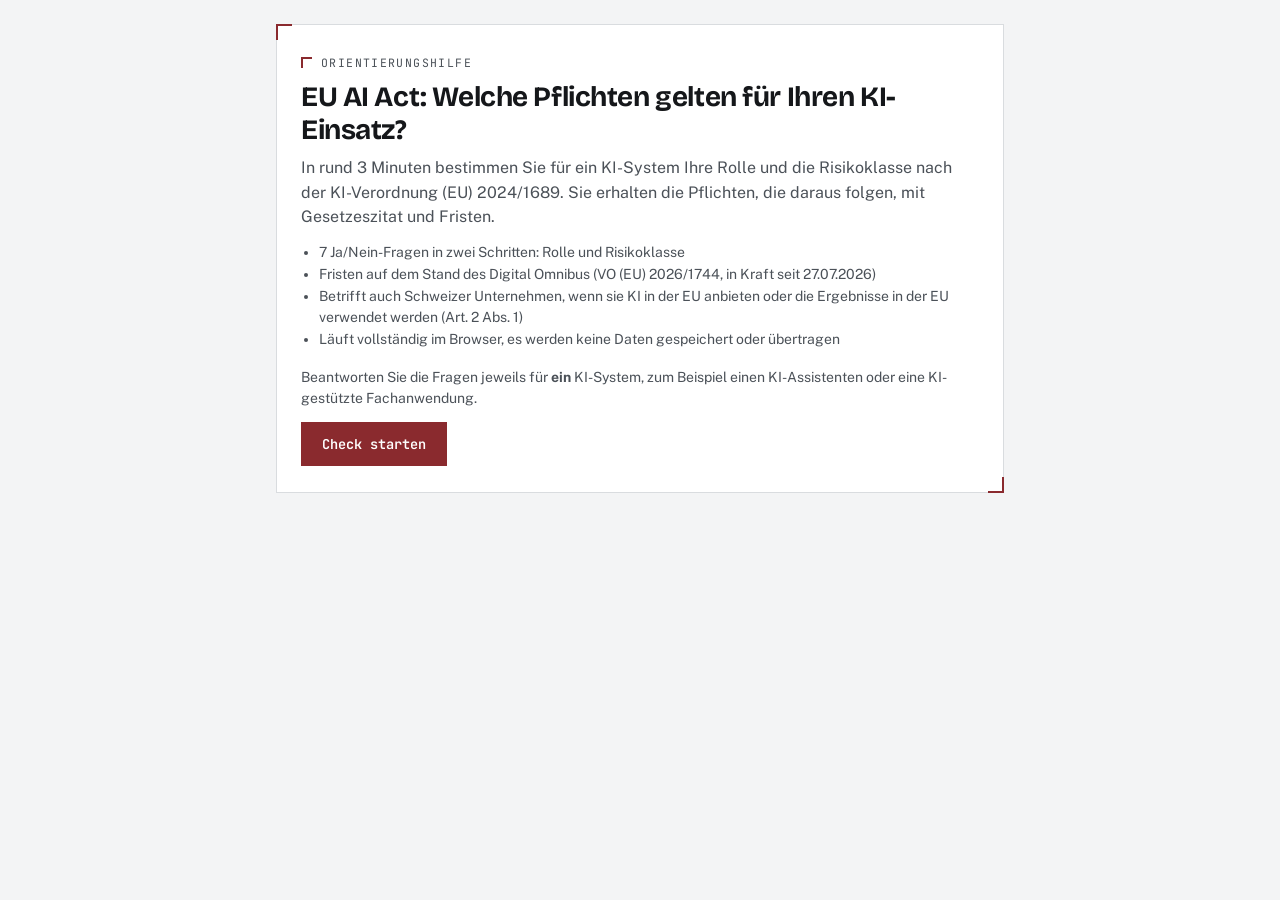
==== ki-verordnung-check/index.html @ ca3ceb2f "EU AI Act Pflichten-Check und Schwerpunkt KI, Datenschutz & Risiko - Neue Seite /ki-verordnung-check" ====
<!doctype html>
<html lang="de">
<head>
<meta charset="utf-8">
<meta name="viewport" content="width=device-width, initial-scale=1">
<title>EU AI Act Pflichten-Check</title>
<meta name="description" content="Kostenlose Orientierungshilfe zum EU AI Act: Rolle und Risikoklasse für ein KI-System bestimmen und die Pflichten mit Gesetzeszitat und Fristen erhalten. Stand Digital Omnibus 2026.">
<link rel="canonical" href="https://aalam.ch/ki-verordnung-check/">
<link rel="preconnect" href="https://fonts.googleapis.com">
<link rel="preconnect" href="https://fonts.gstatic.com" crossorigin>
<link href="https://fonts.googleapis.com/css2?family=Bricolage+Grotesque:opsz,wght@12..96,400..800&family=Public+Sans:wght@400;500;600;700&family=JetBrains+Mono:wght@400;500;600;700&display=swap" rel="stylesheet">
<style>
  /* Farben und Schriften wie aalam.ch */
  :root{
    --bg:#F3F4F5; --card:#FFFFFF; --text:#15171A; --muted:#4B5158; --faint:#8A9099; --line:#D9DCDF;
    --accent:#8A2A2E; --accent-soft:#F5ECEC; --accent-text:#FFFFFF;
    --good:#2F6B4F; --warn:#A8701C; --bad:#8A2A2E;
    --radar-fill:rgba(138,42,46,.14); --radar-stroke:#8A2A2E;
  }
  *{box-sizing:border-box}
  body{margin:0;background:var(--bg);color:var(--text);
    font-family:'Public Sans',system-ui,-apple-system,"Segoe UI",Roboto,sans-serif;line-height:1.55}
  a{color:var(--accent);text-decoration-thickness:1.5px;text-underline-offset:3px}
  .wrap{max-width:760px;margin:0 auto;padding:24px 16px 48px}
  .card{position:relative;background:var(--card);border:1px solid var(--line);padding:26px 24px}
  .card::before,.card::after{content:"";position:absolute;width:14px;height:14px;border:0 solid var(--accent);pointer-events:none}
  .card::before{top:-1px;left:-1px;border-top-width:2px;border-left-width:2px}
  .card::after{bottom:-1px;right:-1px;border-bottom-width:2px;border-right-width:2px}
  h1,h2,h3{font-family:'Bricolage Grotesque',system-ui,sans-serif;font-weight:700;letter-spacing:-.015em;color:var(--text)}
  h1{font-size:1.75rem;margin:0 0 10px;line-height:1.15}
  h2{font-size:1.3rem;margin:0 0 4px}
  h3{font-size:1.02rem;margin:0 0 10px}
  p{margin:0 0 12px}
  .muted{color:var(--muted)}
  .small{font-size:.875rem}
  .eyebrow{font-family:'JetBrains Mono',monospace;font-size:.72rem;letter-spacing:.12em;text-transform:uppercase;color:var(--muted);
    display:inline-flex;align-items:center;gap:9px;margin-bottom:10px}
  .eyebrow::before{content:"";width:9px;height:9px;flex:0 0 auto;border-top:2px solid var(--accent);border-left:2px solid var(--accent)}
  ul.plain{padding-left:18px;margin:0 0 16px}
  .btn{appearance:none;border:1.5px solid var(--accent);background:var(--accent);color:var(--accent-text);
    font-family:'JetBrains Mono',monospace;font-size:.85rem;font-weight:600;padding:12px 20px;cursor:pointer}
  .btn:hover:not(:disabled){background:var(--text);border-color:var(--text)}
  .btn:disabled{opacity:.4;cursor:not-allowed}
  .btn.secondary{background:transparent;color:var(--accent)}
  .btn.secondary:hover{background:transparent;color:var(--text)}
  .row{display:flex;gap:10px;flex-wrap:wrap;align-items:center}
  .row.between{justify-content:space-between}
  .progress{height:4px;background:var(--line);overflow:hidden;margin:6px 0 20px}
  .progress > div{height:100%;background:var(--accent);transition:width .25s}
  .q{margin:22px 0}
  .opt{display:flex;gap:12px;align-items:flex-start;border:1px solid var(--line);
    padding:10px 12px;margin:8px 0;cursor:pointer;transition:border-color .15s,background .15s}
  .opt:hover{border-color:var(--accent)}
  .opt input{position:absolute;opacity:0;pointer-events:none}
  .opt .lvl{flex:0 0 26px;height:26px;border:1px solid var(--line);font-family:'JetBrains Mono',monospace;
    display:flex;align-items:center;justify-content:center;font-weight:600;font-size:.8rem;color:var(--muted)}
  .opt.sel{border-color:var(--accent);background:var(--accent-soft)}
  .opt.sel .lvl{background:var(--accent);border-color:var(--accent);color:var(--accent-text)}
  .opt input:focus-visible + .lvl{outline:2px solid var(--accent);outline-offset:2px}
  .score-big{font-family:'Bricolage Grotesque',system-ui,sans-serif;font-size:2.8rem;font-weight:700;line-height:1}
  .grid2{display:grid;grid-template-columns:1fr;gap:18px}
  @media (min-width:640px){.grid2{grid-template-columns:1fr 1fr;align-items:center}}
  .bars .bar{margin:8px 0}
  .bars .lbl{display:flex;justify-content:space-between;font-size:.875rem}
  .bars .track{height:6px;background:var(--line);overflow:hidden;margin-top:4px}
  .bars .fill{height:100%}
  .rec{border-left:2px solid var(--accent);padding:4px 0 4px 14px;margin:16px 0}
  .next{background:var(--accent-soft);padding:9px 12px;margin-top:8px}
  .tool{background:var(--bg);border:1px solid var(--line);padding:12px 14px;margin-top:8px;font-size:.85rem}
  .tool ul{margin:4px 0 6px;padding-left:18px}
  .tool a{font-family:'JetBrains Mono',monospace;font-size:.8rem;font-weight:600}
  .disclaimer{font-size:.8rem;color:var(--faint);margin-top:22px;border-top:1px solid var(--line);padding-top:14px}
  svg text{fill:var(--muted);font-size:12px;font-family:'Public Sans',system-ui,sans-serif}
  @media print{
    body{background:#fff}
    .noprint{display:none!important}
    .card{border:none;padding:0}
    .card::before,.card::after{display:none}
  }
</style>
<style>
  .seg{display:flex;gap:8px;flex-wrap:wrap;margin:6px 0 0}
  .seg label{display:inline-flex;align-items:center;gap:8px;border:1px solid var(--line);padding:8px 16px;cursor:pointer;
    font-family:'JetBrains Mono',monospace;font-size:.82rem;font-weight:600;transition:border-color .15s,background .15s}
  .seg label:hover{border-color:var(--accent)}
  .seg input{position:absolute;opacity:0;pointer-events:none}
  .seg label.sel{border-color:var(--accent);background:var(--accent-soft);color:var(--accent)}
  .seg input:focus-visible + span{outline:2px solid var(--accent);outline-offset:3px}
  .qq{margin:22px 0;padding-top:4px}
  .qq h3{margin-bottom:4px}
  .hint{font-size:.85rem;color:var(--muted);margin:0 0 4px}
  .ref{font-family:'JetBrains Mono',monospace;font-size:.72rem;color:var(--faint)}
  .verdict{border-left:2px solid var(--accent);background:var(--accent-soft);padding:12px 14px;margin:18px 0 6px}
  .verdict strong{font-family:'Bricolage Grotesque',system-ui,sans-serif;font-size:1.1rem}
  .pair{display:grid;grid-template-columns:1fr;gap:12px;margin:14px 0 6px}
  @media (min-width:640px){.pair{grid-template-columns:1fr 1fr}}
  .pair > div{border:1px solid var(--line);padding:12px 14px}
  .pair .k{font-family:'JetBrains Mono',monospace;font-size:.7rem;letter-spacing:.1em;text-transform:uppercase;color:var(--muted)}
  .pair .v{font-family:'Bricolage Grotesque',system-ui,sans-serif;font-weight:700;font-size:1.2rem;margin:2px 0 4px}
  .tl{list-style:none;margin:10px 0 0;padding:0;border-left:2px solid var(--line)}
  .tl li{position:relative;padding:6px 0 10px 16px}
  .tl li::before{content:"";position:absolute;left:-6px;top:11px;width:10px;height:10px;background:var(--card);border:2px solid var(--line)}
  .tl li.rel::before{border-color:var(--accent);background:var(--accent)}
  .tl .d{font-family:'JetBrains Mono',monospace;font-size:.78rem;font-weight:600}
  .tl .st{display:inline-block;white-space:nowrap;font-family:'JetBrains Mono',monospace;font-size:.7rem;margin-left:8px;padding:1px 6px;border:1px solid var(--line);color:var(--muted)}
  .tl li.rel .st{border-color:var(--accent);color:var(--accent)}
  .tl .t{display:block;font-size:.9rem}
  .tl li:not(.rel) .t{color:var(--muted)}
  .ob{border:1px solid var(--line);padding:14px 16px;margin:12px 0}
  .ob h3{margin:4px 0 6px}
  .badge{display:inline-block;font-family:'JetBrains Mono',monospace;font-size:.68rem;font-weight:600;letter-spacing:.08em;text-transform:uppercase;padding:2px 7px;border:1px solid currentColor}
  .badge.PFLICHT{color:var(--accent)} .badge.EMPFEHLUNG{color:var(--good)} .badge.HINWEIS{color:var(--muted)}
  .ob details{margin-top:8px}
  .ob summary{cursor:pointer;font-family:'JetBrains Mono',monospace;font-size:.75rem;font-weight:600;color:var(--accent)}
  .ob blockquote{margin:8px 0 0;padding:8px 12px;border-left:2px solid var(--line);font-style:italic;font-size:.86rem;color:var(--text);background:var(--bg)}
  @media print{ .ob details{display:block} .ob details > *{display:block} }
</style>
</head>
<body>
<div class="wrap"><div class="card" id="app" aria-live="polite"></div></div>

<script>
const TODAY = new Date();

// ── Rolle (Art. 3 Nr. 3, 4, 7, 68; Art. 25 Abs. 1) ─────────────────────────────
const ROLE_Q = [
  { id:"internal", q:"Setzen Sie das KI-System intern in eigener Verantwortung ein?",
    hint:"Zum Beispiel ein KI-Assistent, eine KI-gestützte HR- oder Analyse-Software, die Ihre Beschäftigten nutzen.", ref:"Art. 3 Nr. 4" },
  { id:"customers", q:"Stellen Sie das KI-System oder eine darauf aufbauende Lösung Ihren Kunden bereit?",
    hint:"Zum Beispiel als Produkt, als Funktion in Ihrer Software oder als Dienstleistung.", ref:"Art. 3 Nr. 3, Nr. 7" },
  { id:"ownName", q:"Geschieht das unter Ihrem eigenen Namen oder Ihrer Marke, oder ist die KI in Ihre eigene Lösung eingebaut?",
    hint:"Auch wenn Sie dafür ein zugekauftes KI-Modell integrieren, etwa über eine Schnittstelle.", ref:"Art. 3 Nr. 3, Nr. 68", onlyIf:"customers" },
  { id:"modified", q:"Haben Sie ein Hochrisiko-KI-System wesentlich verändert oder seinen Zweck so geändert, dass es hochriskant wird?",
    hint:"Wer das tut, übernimmt die Pflichten eines Anbieters.", ref:"Art. 25 Abs. 1 lit. b, c", onlyIf:"customers" }
];

const ROLES = {
  BETREIBER:{label:"Betreiber", d:true},
  ANBIETER:{label:"Anbieter", p:true},
  HAENDLER:{label:"Händler", h:true},
  BETREIBER_UND_ANBIETER:{label:"Betreiber und Anbieter", d:true, p:true},
  BETREIBER_UND_HAENDLER:{label:"Betreiber und Händler", d:true, h:true}
};

function suggestRole(a){
  if(!a.customers){
    return a.internal
      ? {role:"BETREIBER", reason:"Sie verwenden das KI-System nur intern in eigener Verantwortung (Art. 3 Nr. 4)."}
      : {role:null, reason:"Sie verwenden das System weder intern noch stellen Sie es Kunden bereit. Damit lässt sich keine Rolle nach dem EU AI Act ableiten."};
  }
  const provider = a.ownName || a.modified;
  const why = a.ownName
    ? "Die Bereitstellung an Kunden unter eigenem Namen bzw. als Teil Ihrer eigenen Lösung macht Sie zum Anbieter (Art. 3 Nr. 3), bei integriertem fremdem KI-Modell zum nachgelagerten Anbieter (Art. 3 Nr. 68)."
    : a.modified
    ? "Die wesentliche Veränderung oder Umwidmung zu einem Hochrisiko-Zweck macht Sie zum Anbieter (Art. 25 Abs. 1 lit. b, c)."
    : "Sie geben das System unverändert unter dem Namen des Herstellers weiter: Sie sind Händler (Art. 3 Nr. 7).";
  if(provider) return a.internal
    ? {role:"BETREIBER_UND_ANBIETER", reason:why+" Die interne Nutzung bleibt eine Betreiberrolle."}
    : {role:"ANBIETER", reason:why};
  return a.internal
    ? {role:"BETREIBER_UND_HAENDLER", reason:why+" Die interne Nutzung bleibt eine Betreiberrolle."}
    : {role:"HAENDLER", reason:why};
}

// ── Risikoklasse ───────────────────────────────────────────────────────────────
const RISK_Q = [
  { id:"prohibited", q:"Fällt der Einsatz unter eine verbotene KI-Praktik?",
    hint:"Zum Beispiel Social Scoring, unterschwellige Beeinflussung, Emotionserkennung am Arbeitsplatz, biometrische Echtzeit-Fernidentifizierung im öffentlichen Raum, Erzeugung nicht einvernehmlicher intimer Darstellungen.", ref:"Art. 5" },
  { id:"annex3", q:"Wird das System in einem Hochrisiko-Bereich nach Anhang III eingesetzt?",
    hint:"Zum Beispiel Bewerberauswahl oder Leistungsbewertung, Kreditwürdigkeit, Risikobewertung und Preisbildung bei Lebens- und Krankenversicherungen, Zulassung oder Bewertung in der Bildung, biometrische Identifizierung, kritische Infrastruktur.", ref:"Art. 6 Abs. 2, Anhang III" },
  { id:"art50", q:"Interagiert das System direkt mit Menschen oder erzeugt es Inhalte?",
    hint:"Zum Beispiel Chatbot oder KI-Assistent, erzeugte Texte, Bilder, Audio oder Video, Deepfakes, Emotionserkennung.", ref:"Art. 50" }
];

const RISK = {
  PROHIBITED:{label:"Verboten (Art. 5)", summary:"Der Einsatz ist untersagt."},
  HIGH_RISK:{label:"Hochrisiko (Anhang III)", summary:"Umfangreiche Pflichten, für Anhang-III-Systeme ab 02.12.2027."},
  LIMITED_RISK:{label:"Begrenztes Risiko (Art. 50)", summary:"Transparenzpflichten, gelten seit 02.08.2026."},
  MINIMAL_RISK:{label:"Minimales Risiko", summary:"Keine risikospezifischen Pflichten; KI-Kompetenz gilt trotzdem."}
};
const classify = a => a.prohibited ? "PROHIBITED" : a.annex3 ? "HIGH_RISK" : a.art50 ? "LIMITED_RISK" : "MINIMAL_RISK";

// ── Pflichtenkatalog (wörtliche Zitate: amtliche deutsche Fassung, ABl. L 2024/1689;
//    Art. 4 in der Fassung der VO (EU) 2026/1744) ─────────────────────────────────
const O = (kind,title,expl,ref,quote) => ({kind,title,expl,ref,quote});
const OB = {
  AI_LITERACY: O("PFLICHT","KI-Kompetenz der Beschäftigten fördern",
    "Gilt für jede Rolle und jede Risikoklasse, seit 02.02.2025. Halten Sie Schulungen, Unterweisungen oder interne Richtlinien schriftlich fest. Seit dem Digital Omnibus ist klargestellt, dass kein bestimmtes Kompetenzniveau garantiert werden muss.",
    "Art. 4 Abs. 1 (Fassung seit 27.07.2026)",
    "Die Anbieter und Betreiber von KI-Systemen ergreifen Maßnahmen, um die Entwicklung der KI-Kompetenz ihres Personals und anderer Personen zu unterstützen, die in ihrem Auftrag mit dem Betrieb und der Nutzung von KI-Systemen befasst sind, … Diese Verpflichtung verpflichtet Anbieter oder Betreiber nicht, für irgendeine Person ein bestimmtes Niveau an KI-Kompetenz zu garantieren."),
  PROHIBITED: O("PFLICHT","Einsatz sofort beenden",
    "Das System fällt unter eine verbotene Praktik. Es darf weder genutzt noch Kunden bereitgestellt oder in Verkehr gebracht werden. Prüfen Sie Abschaltung und Kündigung. Die ursprünglichen Verbote gelten seit 02.02.2025; die mit dem Digital Omnibus ergänzten Verbote (nicht einvernehmliche intime Darstellungen, Darstellungen sexuellen Kindesmissbrauchs) ab 02.12.2026.",
    "Art. 5 Abs. 1", "Folgende Praktiken im KI-Bereich sind verboten:"),
  NO_FURTHER: O("HINWEIS","Keine weiteren Pflichten nach dem EU AI Act",
    "Für diese Kombination aus Rolle und Risikoklasse gilt nur die Pflicht zur KI-Kompetenz. Empfehlung: kurz dokumentieren, warum Rolle und Risikoklasse so eingeschätzt wurden.", null, null),

  D_USE_AS_INSTRUCTED: O("PFLICHT","Nur gemäss Betriebsanleitung einsetzen",
    "Setzen Sie das System nur so ein, wie es die Betriebsanleitung des Anbieters beschreibt, und sichern Sie das technisch und organisatorisch ab. Gilt ab 02.12.2027.",
    "Art. 26 Abs. 1",
    "Die Betreiber von Hochrisiko-KI-Systemen treffen geeignete technische und organisatorische Maßnahmen, um sicherzustellen, dass sie solche Systeme entsprechend der den Systemen beigefügten Betriebsanleitungen und gemäß den Absätzen 3 und 6 verwenden."),
  D_HUMAN_OVERSIGHT: O("PFLICHT","Menschliche Aufsicht übertragen",
    "Benennen Sie Personen, die die Ergebnisse des Systems verstehen, prüfen und übersteuern können, und geben Sie ihnen die nötige Schulung und Befugnis. Gilt ab 02.12.2027.",
    "Art. 26 Abs. 2",
    "Die Betreiber übertragen natürlichen Personen, die über die erforderliche Kompetenz, Ausbildung und Befugnis verfügen, die menschliche Aufsicht und lassen ihnen die erforderliche Unterstützung zukommen."),
  D_LOGS: O("PFLICHT","Protokolle mindestens sechs Monate aufbewahren",
    "Soweit die automatisch erzeugten Protokolle bei Ihnen liegen, bewahren Sie sie mindestens sechs Monate auf. Empfehlung: Liegen sie beim Anbieter, den Zugriff vertraglich sichern. Gilt ab 02.12.2027.",
    "Art. 26 Abs. 6",
    "Betreiber von Hochrisiko-KI-Systemen bewahren die von ihrem Hochrisiko-KI-System automatisch erzeugten Protokolle, soweit diese Protokolle ihrer Kontrolle unterliegen, für einen der Zweckbestimmung des Hochrisiko-KI-Systems angemessenen Zeitraum von mindestens sechs Monaten auf, …"),
  D_INFORM_WORKERS: O("PFLICHT","Beschäftigte vor dem Einsatz informieren",
    "Wird das System am Arbeitsplatz eingesetzt, informieren Sie vorher die betroffenen Beschäftigten und die Arbeitnehmervertretung. In Deutschland zusätzlich die Mitbestimmung des Betriebsrats prüfen (§ 87 Abs. 1 Nr. 6 BetrVG). Gilt ab 02.12.2027.",
    "Art. 26 Abs. 7",
    "Vor der Inbetriebnahme oder Verwendung eines Hochrisiko-KI-Systems am Arbeitsplatz informieren Betreiber, die Arbeitgeber sind, die Arbeitnehmervertreter und die betroffenen Arbeitnehmer darüber, dass sie der Verwendung des Hochrisiko-KI-Systems unterliegen werden."),
  D_INFORM_AFFECTED: O("PFLICHT","Betroffene Personen informieren",
    "Trifft oder unterstützt das System Entscheidungen über Menschen, etwa über Bewerbende, müssen diese erfahren, dass ein Hochrisiko-KI-System eingesetzt wird. Gilt ab 02.12.2027.",
    "Art. 26 Abs. 11",
    "Unbeschadet des Artikels 50 der vorliegenden Verordnung informieren die Betreiber der in Anhang III aufgeführten Hochrisiko-KI-Systeme, die natürliche Personen betreffende Entscheidungen treffen oder bei solchen Entscheidungen Unterstützung leisten, die natürlichen Personen darüber, dass sie der Verwendung des Hochrisiko-KI-Systems unterliegen."),
  D_DISCLOSE_DEEPFAKES: O("PFLICHT","Deepfakes und veröffentlichte KI-Texte offenlegen",
    "Veröffentlichen Sie mit dem System erzeugte Deepfakes oder Texte, die die Öffentlichkeit über Angelegenheiten von öffentlichem Interesse informieren sollen, machen Sie kenntlich, dass sie künstlich erzeugt sind. Bei Texten entfällt das, wenn sie redaktionell geprüft wurden und jemand die redaktionelle Verantwortung trägt. Gilt seit 02.08.2026.",
    "Art. 50 Abs. 4",
    "Betreiber eines KI-Systems, das Bild-, Ton- oder Videoinhalte erzeugt oder manipuliert, die ein Deepfake sind, müssen offenlegen, dass die Inhalte künstlich erzeugt oder manipuliert wurden."),
  D_INFORM_EMOTION: O("PFLICHT","Über Emotionserkennung informieren (falls zutreffend)",
    "Erkennt das System Emotionen oder ordnet es Personen anhand biometrischer Daten Kategorien zu, müssen die betroffenen Personen darüber informiert werden. Gilt seit 02.08.2026.",
    "Art. 50 Abs. 3",
    "Die Betreiber eines Emotionserkennungssystems oder eines Systems zur biometrischen Kategorisierung informieren die davon betroffenen natürlichen Personen über den Betrieb des Systems …"),

  P_REQUIREMENTS: O("PFLICHT","Anforderungen an das System erfüllen",
    "Ihr Hochrisiko-System muss die technischen Anforderungen erfüllen: Risikomanagement über den gesamten Lebenszyklus (Art. 9), geeignete Daten, falls Sie trainieren (Art. 10), technische Dokumentation (Art. 11), automatische Protokollierung (Art. 12), Transparenz für Ihre Kunden (Art. 13), technische Möglichkeiten zur menschlichen Aufsicht (Art. 14) sowie Genauigkeit, Robustheit und Cybersicherheit (Art. 15). Gilt ab 02.12.2027.",
    "Art. 9 Abs. 1, Art. 15 Abs. 1 (Art. 9 bis 15)",
    "Für Hochrisiko-KI-Systeme wird ein Risikomanagementsystem eingerichtet, angewandt, dokumentiert und aufrechterhalten. … Hochrisiko-KI-Systeme werden so konzipiert und entwickelt, dass sie ein angemessenes Maß an Genauigkeit, Robustheit und Cybersicherheit erreichen und in dieser Hinsicht während ihres gesamten Lebenszyklus beständig funktionieren."),
  P_QMS: O("PFLICHT","Qualitätsmanagementsystem einrichten",
    "Sie brauchen schriftliche Regeln, Verfahren und Anweisungen, die die Einhaltung der Verordnung sicherstellen, u. a. für Entwicklung, Tests, Änderungen, Datenmanagement und Risikomanagement. Gilt ab 02.12.2027.",
    "Art. 17 Abs. 1",
    "Anbieter von Hochrisiko-KI-Systemen richten ein Qualitätsmanagementsystem ein, das die Einhaltung dieser Verordnung gewährleistet. Dieses System wird systematisch und ordnungsgemäß in Form schriftlicher Regeln, Verfahren und Anweisungen dokumentiert …"),
  P_INSTRUCTIONS: O("PFLICHT","Betriebsanleitung für Ihre Kunden erstellen",
    "Ihre Kunden sind als Betreiber darauf angewiesen, das System nach Ihrer Betriebsanleitung einzusetzen (Art. 26 Abs. 1). Sie muss u. a. Zweckbestimmung, Genauigkeit, bekannte Grenzen und die Massnahmen zur menschlichen Aufsicht beschreiben (Art. 13 Abs. 3). Gilt ab 02.12.2027.",
    "Art. 13 Abs. 2",
    "Hochrisiko-KI-Systeme werden mit Betriebsanleitungen in einem geeigneten digitalen Format bereitgestellt oder auf andere Weise mit Betriebsanleitungen versehen, die präzise, vollständige, korrekte und eindeutige Informationen in einer für die Betreiber relevanten, barrierefrei zugänglichen und verständlichen Form enthalten."),
  P_CONFORMITY: O("PFLICHT","Vor der Bereitstellung an Kunden: Konformität nachweisen",
    "Vor der Bereitstellung brauchen Sie eine Konformitätsbewertung (Art. 43), eine EU-Konformitätserklärung (Art. 47), die CE-Kennzeichnung (Art. 48) und die Registrierung in der EU-Datenbank (Art. 49 Abs. 1). Gilt ab 02.12.2027. Zusammen mit den übrigen Anbieterpflichten ist das ein umfangreiches Vorhaben, das fachliche Begleitung braucht.",
    "Art. 16 lit. f, g, i",
    "Anbieter von Hochrisiko-KI-Systemen müssen … sicherstellen, dass das Hochrisiko-KI-System dem betreffenden Konformitätsbewertungsverfahren gemäß Artikel 43 unterzogen wird, bevor es in Verkehr gebracht oder in Betrieb genommen wird; … eine EU-Konformitätserklärung gemäß Artikel 47 ausstellen; … den in Artikel 49 Absatz 1 genannten Registrierungspflichten nachkommen;"),
  P_RECORDS: O("PFLICHT","Unterlagen zehn Jahre aufbewahren",
    "Technische Dokumentation, Unterlagen zum Qualitätsmanagementsystem und die EU-Konformitätserklärung halten Sie zehn Jahre für die Behörden bereit. Gilt ab 02.12.2027.",
    "Art. 18 Abs. 1",
    "Der Anbieter hält für einen Zeitraum von zehn Jahren ab dem Inverkehrbringen oder der Inbetriebnahme des Hochrisiko-KI-Systems folgende Unterlagen für die zuständigen nationalen Behörden bereit: …"),
  P_POST_MARKET: O("PFLICHT","Nach der Bereitstellung beobachten, Vorfälle melden, korrigieren",
    "Sie beobachten systematisch, wie sich das System bei Ihren Kunden bewährt (Art. 72), melden schwerwiegende Vorfälle der Marktüberwachungsbehörde (Art. 73) und ergreifen Korrekturmassnahmen bis hin zur Rücknahme, wenn das System nicht mehr konform ist (Art. 20). Gilt ab 02.12.2027.",
    "Art. 72 Abs. 1, Art. 73 Abs. 1",
    "Anbieter müssen ein System zur Beobachtung nach dem Inverkehrbringen, das im Verhältnis zur Art der KI-Technik und zu den Risiken des Hochrisiko-KI-Systems steht, einrichten und dokumentieren. … Anbieter von in der Union in Verkehr gebrachten Hochrisiko-KI-Systemen melden schwerwiegende Vorfälle den Marktüberwachungsbehörden der Mitgliedstaaten, in denen der Vorfall stattgefunden hat."),
  P_SUPPLIER_AGREEMENT: O("PFLICHT","Zusammenarbeit mit dem Lieferanten schriftlich regeln",
    "Vereinbaren Sie mit dem Lieferanten der zugekauften KI schriftlich, welche Informationen, Fähigkeiten und welchen technischen Zugang er liefert, damit Sie Ihre Anbieterpflichten erfüllen können.",
    "Art. 25 Abs. 4",
    "Der Anbieter eines Hochrisiko-KI-Systems und der Dritte, der ein KI-System, Instrumente, Dienste, Komponenten oder Verfahren bereitstellt, die in einem Hochrisiko-KI-System verwendet oder integriert werden, legen in einer schriftlichen Vereinbarung die Informationen, die Fähigkeiten, den technischen Zugang und die sonstige Unterstützung nach dem allgemein anerkannten Stand der Technik fest, …"),
  P_SELF_ASSESSMENT: O("PFLICHT","Einstufung dokumentieren, wenn die Lösung in einem Anhang-III-Bereich liegt",
    "Setzen Ihre Kunden die Lösung in einem Bereich aus Anhang III ein (z. B. Personalauswahl, Kreditwürdigkeit, Bildung) und halten Sie sie trotzdem nicht für hochriskant, etwa weil sie nur eine eng gefasste Verfahrensaufgabe erledigt (Art. 6 Abs. 3), müssen Sie diese Bewertung vor der Bereitstellung dokumentieren und der Behörde auf Verlangen vorlegen. Ob diese Systeme zusätzlich in der EU-Datenbank registriert werden müssen (Art. 49 Abs. 2), ist nach dem Digital Omnibus nicht eindeutig geklärt. Vor der Bereitstellung aktuell prüfen.",
    "Art. 6 Abs. 4",
    "Ein Anbieter, der der Auffassung ist, dass ein in Anhang III aufgeführtes KI-System nicht hochriskant ist, dokumentiert seine Bewertung, bevor dieses System in Verkehr gebracht oder in Betrieb genommen wird."),
  P_AI_INTERACTION: O("PFLICHT","KI-Interaktion für Nutzer erkennbar machen",
    "Ist Ihre Lösung für die direkte Interaktion mit Menschen gedacht, etwa als Chatbot, müssen Nutzer erkennen können, dass sie mit einer KI kommunizieren, sofern das nicht offensichtlich ist. Gilt seit 02.08.2026.",
    "Art. 50 Abs. 1",
    "Die Anbieter stellen sicher, dass KI-Systeme, die für die direkte Interaktion mit natürlichen Personen bestimmt sind, so konzipiert und entwickelt werden, dass die betreffenden natürlichen Personen informiert werden, dass sie mit einem KI-System interagieren, …"),
  P_MARK_CONTENT: O("PFLICHT","Erzeugte Inhalte maschinenlesbar kennzeichnen",
    "Erzeugt Ihre Lösung Texte, Bilder, Audio oder Video, müssen diese maschinenlesbar als künstlich erzeugt erkennbar sein, z. B. über Wasserzeichen oder Metadaten. Klären Sie, ob der Lieferant des KI-Modells das technisch unterstützt. Gilt seit 02.08.2026.",
    "Art. 50 Abs. 2",
    "Anbieter von KI-Systemen, einschließlich KI-Systemen mit allgemeinem Verwendungszweck, die synthetische Audio-, Bild-, Video- oder Textinhalte erzeugen, stellen sicher, dass die Ausgaben des KI-Systems in einem maschinenlesbaren Format gekennzeichnet und als künstlich erzeugt oder manipuliert erkennbar sind."),
  P_MODEL_DOCUMENTATION: O("EMPFEHLUNG","Dokumentation des KI-Modells anfordern und auswerten",
    "Beruht Ihre Lösung auf einem Allzweck-KI-Modell (z. B. GPT, Gemini, Claude), muss dessen Hersteller Ihnen Informationen bereitstellen. Das ist eine Pflicht des Herstellers, keine eigene Pflicht von Ihnen; anfordern sollten Sie die Unterlagen trotzdem. Sie brauchen sie, um zu prüfen, ob das Modell für den Kundenzweck genutzt werden darf, um die Risikoklasse Ihrer Lösung zu begründen und um die Kennzeichnung nach Art. 50 Abs. 2 umzusetzen. Mit Datum und Modellversion ablegen und bei jedem Modellwechsel erneut prüfen.",
    "Art. 53 Abs. 1 lit. b",
    "Anbieter von KI-Modellen mit allgemeinem Verwendungszweck … erstellen und aktualisieren Informationen und die Dokumentation und stellen sie Anbietern von KI-Systemen zur Verfügung, die beabsichtigen, das KI-Modell mit allgemeinem Verwendungszweck in ihre KI-Systeme zu integrieren."),
  H_CHECK_BEFORE_RESALE: O("PFLICHT","Vor der Weitergabe Nachweise prüfen",
    "Bevor Sie ein Hochrisiko-System an Kunden weitergeben, prüfen Sie, ob CE-Kennzeichnung, EU-Konformitätserklärung und Betriebsanleitung vorliegen. Gilt ab 02.12.2027.",
    "Art. 24 Abs. 1",
    "Bevor Händler ein Hochrisiko-KI-System auf dem Markt bereitstellen, überprüfen sie, ob es mit der erforderlichen CE-Kennzeichnung versehen ist, ob ihm eine Kopie der in Artikel 47 genannten EU-Konformitätserklärung und Betriebsanleitungen beigefügt sind …")
};

function obligations(roleKey, risk){
  const r = ROLES[roleKey], out = [OB.AI_LITERACY];
  if(risk === "PROHIBITED"){ out.push(OB.PROHIBITED); return out; }
  const high = risk === "HIGH_RISK", limited = risk === "LIMITED_RISK";
  if(r.d){
    if(high) out.push(OB.D_USE_AS_INSTRUCTED, OB.D_HUMAN_OVERSIGHT, OB.D_LOGS, OB.D_INFORM_WORKERS, OB.D_INFORM_AFFECTED);
    else if(limited) out.push(OB.D_DISCLOSE_DEEPFAKES, OB.D_INFORM_EMOTION);
  }
  if(r.p){
    if(high) out.push(OB.P_REQUIREMENTS, OB.P_QMS, OB.P_INSTRUCTIONS, OB.P_CONFORMITY, OB.P_RECORDS, OB.P_POST_MARKET, OB.P_SUPPLIER_AGREEMENT);
    else out.push(OB.P_SELF_ASSESSMENT);
    if(high || limited) out.push(OB.P_AI_INTERACTION, OB.P_MARK_CONTENT);
    out.push(OB.P_MODEL_DOCUMENTATION);
  }
  if(r.h && high) out.push(OB.H_CHECK_BEFORE_RESALE);
  if(out.length === 1) out.push(OB.NO_FURTHER);
  return out;
}

// ── Fristen (Stand: VO (EU) 2026/1744, in Kraft seit 27.07.2026) ────────────────
const MILESTONES = [
  { d:"2025-02-02", t:"Verbotene Praktiken (Art. 5) und KI-Kompetenz (Art. 4)", rel:()=>true },
  { d:"2025-08-02", t:"Pflichten für Hersteller von Allzweck-KI-Modellen (Art. 53 ff.)", rel:(r,k)=>ROLES[r].p },
  { d:"2026-08-02", t:"Transparenzpflichten (Art. 50)", rel:(r,k)=>k==="LIMITED_RISK"||k==="HIGH_RISK" },
  { d:"2026-12-02", t:"Ergänzte Verbote aus dem Digital Omnibus (Art. 5)", rel:(r,k)=>k==="PROHIBITED" },
  { d:"2027-12-02", t:"Hochrisiko-Pflichten für Systeme nach Anhang III", rel:(r,k)=>k==="HIGH_RISK" },
  { d:"2028-08-02", t:"Hochrisiko-Pflichten für KI in Produkten nach Anhang I (z. B. Maschinen, Medizinprodukte)", rel:()=>false }
];
const fmt = iso => iso.split("-").reverse().join(".");
function status(iso){
  const d = new Date(iso+"T00:00:00"), days = Math.ceil((d - TODAY)/864e5);
  return days <= 0 ? "gilt seit "+fmt(iso) : "gilt ab "+fmt(iso)+" · in "+days+" Tagen";
}

// ── UI ─────────────────────────────────────────────────────────────────────────
const app = document.getElementById("app");
const roleA = {}, riskA = {};
let step = 0;
const esc = s => String(s).replace(/[&<>"]/g, c => ({"&":"&amp;","<":"&lt;",">":"&gt;",'"':"&quot;"}[c]));

function render(){ [renderIntro, renderRole, renderRisk, renderResult][step](); }
function go(n){ step = n; render(); window.scrollTo(0,0); }

function renderIntro(){
  app.innerHTML = `
    <div class="eyebrow">Orientierungshilfe</div>
    <h1>EU AI Act: Welche Pflichten gelten für Ihren KI-Einsatz?</h1>
    <p class="muted">In rund 3 Minuten bestimmen Sie für ein KI-System Ihre Rolle und die Risikoklasse nach der KI-Verordnung (EU) 2024/1689. Sie erhalten die Pflichten, die daraus folgen, mit Gesetzeszitat und Fristen.</p>
    <ul class="plain small muted">
      <li>7 Ja/Nein-Fragen in zwei Schritten: Rolle und Risikoklasse</li>
      <li>Fristen auf dem Stand des Digital Omnibus (VO (EU) 2026/1744, in Kraft seit 27.07.2026)</li>
      <li>Betrifft auch Schweizer Unternehmen, wenn sie KI in der EU anbieten oder die Ergebnisse in der EU verwendet werden (Art. 2 Abs. 1)</li>
      <li>Läuft vollständig im Browser, es werden keine Daten gespeichert oder übertragen</li>
    </ul>
    <p class="small muted">Beantworten Sie die Fragen jeweils für <strong>ein</strong> KI-System, zum Beispiel einen KI-Assistenten oder eine KI-gestützte Fachanwendung.</p>
    <button class="btn" id="start">Check starten</button>`;
  document.getElementById("start").onclick = () => go(1);
}

function yesNo(id, store, q){
  const v = store[id];
  return `<div class="qq"><h3>${esc(q.q)}</h3><p class="hint">${esc(q.hint)}</p><span class="ref">${esc(q.ref)}</span>
    <div class="seg" role="radiogroup" aria-label="${esc(q.q)}">
      <label class="${v===true?"sel":""}"><input type="radio" name="${id}" value="1" ${v===true?"checked":""}><span>Ja</span></label>
      <label class="${v===false?"sel":""}"><input type="radio" name="${id}" value="0" ${v===false?"checked":""}><span>Nein</span></label>
    </div></div>`;
}
function bind(store, after){
  app.querySelectorAll("input[type=radio]").forEach(inp => inp.onchange = () => { store[inp.name] = inp.value === "1"; after(); });
}

function renderRole(){
  const visible = ROLE_Q.filter(q => !q.onlyIf || roleA[q.onlyIf] === true);
  ROLE_Q.forEach(q => { if(q.onlyIf && roleA[q.onlyIf] !== true) delete roleA[q.id]; });
  const done = visible.every(q => roleA[q.id] !== undefined);
  const s = done ? suggestRole(roleA) : null;
  app.innerHTML = `
    <div class="small muted">Schritt 1 von 2</div>
    <div class="progress"><div style="width:33%"></div></div>
    <h2>Ihre Rolle</h2>
    <p class="muted small">Die Rolle hängt davon ab, wie Sie das System verwenden, nicht vom Produkt. Dasselbe System kann Sie zum Betreiber und zugleich zum Anbieter machen.</p>
    ${visible.map(q => yesNo(q.id, roleA, q)).join("")}
    ${s ? `<div class="verdict">${s.role ? `Ihre Rolle: <strong>${esc(ROLES[s.role].label)}</strong>` : `<strong>Keine Rolle ableitbar</strong>`}<p class="small" style="margin:6px 0 0">${esc(s.reason)}</p></div>` : ""}
    <div class="row between" style="margin-top:22px">
      <button class="btn secondary" id="back">Zurück</button>
      <button class="btn" id="next" ${s && s.role ? "" : "disabled"}>Weiter zur Risikoklasse</button>
    </div>`;
  bind(roleA, renderRole);
  document.getElementById("back").onclick = () => go(0);
  document.getElementById("next").onclick = () => go(2);
}

function renderRisk(){
  const done = RISK_Q.every(q => riskA[q.id] !== undefined);
  const k = done ? classify(riskA) : null;
  app.innerHTML = `
    <div class="small muted">Schritt 2 von 2</div>
    <div class="progress"><div style="width:66%"></div></div>
    <h2>Risikoklasse</h2>
    <p class="muted small">Die Fragen werden der Reihe nach ausgewertet: Ein Ja bei einer früheren Frage bestimmt die Klasse. Im Zweifel «Ja» wählen und den Fall fachlich prüfen lassen.</p>
    ${RISK_Q.map(q => yesNo(q.id, riskA, q)).join("")}
    ${k ? `<div class="verdict">Risikoklasse: <strong>${esc(RISK[k].label)}</strong><p class="small" style="margin:6px 0 0">${esc(RISK[k].summary)}</p></div>` : ""}
    <div class="row between" style="margin-top:22px">
      <button class="btn secondary" id="back">Zurück</button>
      <button class="btn" id="next" ${k ? "" : "disabled"}>Pflichten anzeigen</button>
    </div>`;
  bind(riskA, renderRisk);
  document.getElementById("back").onclick = () => go(1);
  document.getElementById("next").onclick = () => go(3);
}

function renderResult(){
  const s = suggestRole(roleA), k = classify(riskA), list = obligations(s.role, k);
  const nP = list.filter(o => o.kind === "PFLICHT").length;
  const tl = MILESTONES.map(m => {
    const rel = m.rel(s.role, k);
    return `<li class="${rel?"rel":""}"><span class="d">${fmt(m.d)}</span><span class="st">${status(m.d)}</span><span class="t">${esc(m.t)}</span></li>`;
  }).join("");
  const obs = list.map(o => `
    <div class="ob"><span class="badge ${o.kind}">${o.kind === "PFLICHT" ? "Pflicht" : o.kind === "EMPFEHLUNG" ? "Empfehlung" : "Hinweis"}</span>
      <h3>${esc(o.title)}</h3>
      <p class="small" style="margin:0">${esc(o.expl)}</p>
      ${o.ref ? `<div class="ref" style="margin-top:6px">${esc(o.ref)}</div>` : ""}
      ${o.quote ? `<details><summary>Gesetzestext anzeigen</summary><blockquote>«${esc(o.quote)}» (${esc(o.ref)})</blockquote></details>` : ""}
    </div>`).join("");
  app.innerHTML = `
    <div class="eyebrow">Ihr Ergebnis</div>
    <h1 style="margin-bottom:4px">${nP} ${nP === 1 ? "Pflicht" : "Pflichten"} für dieses KI-System</h1>
    <div class="pair">
      <div><div class="k">Rolle</div><div class="v">${esc(ROLES[s.role].label)}</div><p class="small muted" style="margin:0">${esc(s.reason)}</p></div>
      <div><div class="k">Risikoklasse</div><div class="v">${esc(RISK[k].label)}</div><p class="small muted" style="margin:0">${esc(RISK[k].summary)}</p></div>
    </div>
    <h3 style="margin-top:24px">Fristen</h3>
    <p class="small muted" style="margin:0">Hervorgehoben sind die Fristen, die für Ihre Kombination aus Rolle und Risikoklasse gelten.</p>
    <ul class="tl">${tl}</ul>
    <h3 style="margin-top:24px">Was jetzt zu tun ist</h3>
    ${obs}
    <div class="tool noprint" style="margin-top:20px"><strong>Software-Unterstützung – umgesetzt in einem meiner Referenzprojekte:</strong>
      <ul>
        <li>KI-Systemverzeichnis mit Bestimmung der eigenen Rolle je KI-System</li>
        <li>Einstufung der Risikoklasse je Software und Service bei der Datenverarbeitung</li>
        <li>Pflichtenkatalog je Rolle und Risikoklasse mit Gesetzeszitaten und Fristen</li>
        <li>Prüfkatalog EU AI Act für die Beschaffung von KI-Lösungen</li>
      </ul>
      <a href="https://aalam.ch/referenzprojekte/vendor-data-management/" target="_blank" rel="noopener">Referenzprojekt ansehen →</a></div>
    <div class="row noprint" style="margin-top:22px">
      <button class="btn" id="print">Als PDF speichern</button>
      <button class="btn secondary" id="restart">Weiteres KI-System prüfen</button>
    </div>
    <p class="noprint small" style="margin-top:18px">Möchten Sie den KI-Einsatz in Ihrem Unternehmen strukturiert erfassen? <a href="https://aalam.ch/kontakt/" target="_blank" rel="noopener">Erstgespräch vereinbaren</a></p>
    <div class="disclaimer">Dieser Check ist eine vereinfachte Orientierungshilfe und ersetzt keine rechtliche Prüfung im Einzelfall; er ist keine Rechtsberatung. Zitate aus der amtlichen deutschen Fassung der Verordnung (EU) 2024/1689 (ABl. L 2024/1689), Auslassungen mit «…» markiert; Art. 4 in der Fassung der Verordnung (EU) 2026/1744 (Digital Omnibus). Stand der Angaben: Oktober 2026. Alle Eingaben werden ausschliesslich in Ihrem Browser verarbeitet.</div>`;
  document.getElementById("print").onclick = () => {
    app.querySelectorAll("details").forEach(d => d.open = true); window.print();
  };
  document.getElementById("restart").onclick = () => {
    for(const x in roleA) delete roleA[x]; for(const x in riskA) delete riskA[x]; go(0);
  };
}

render();
</script>
</body>
</html>
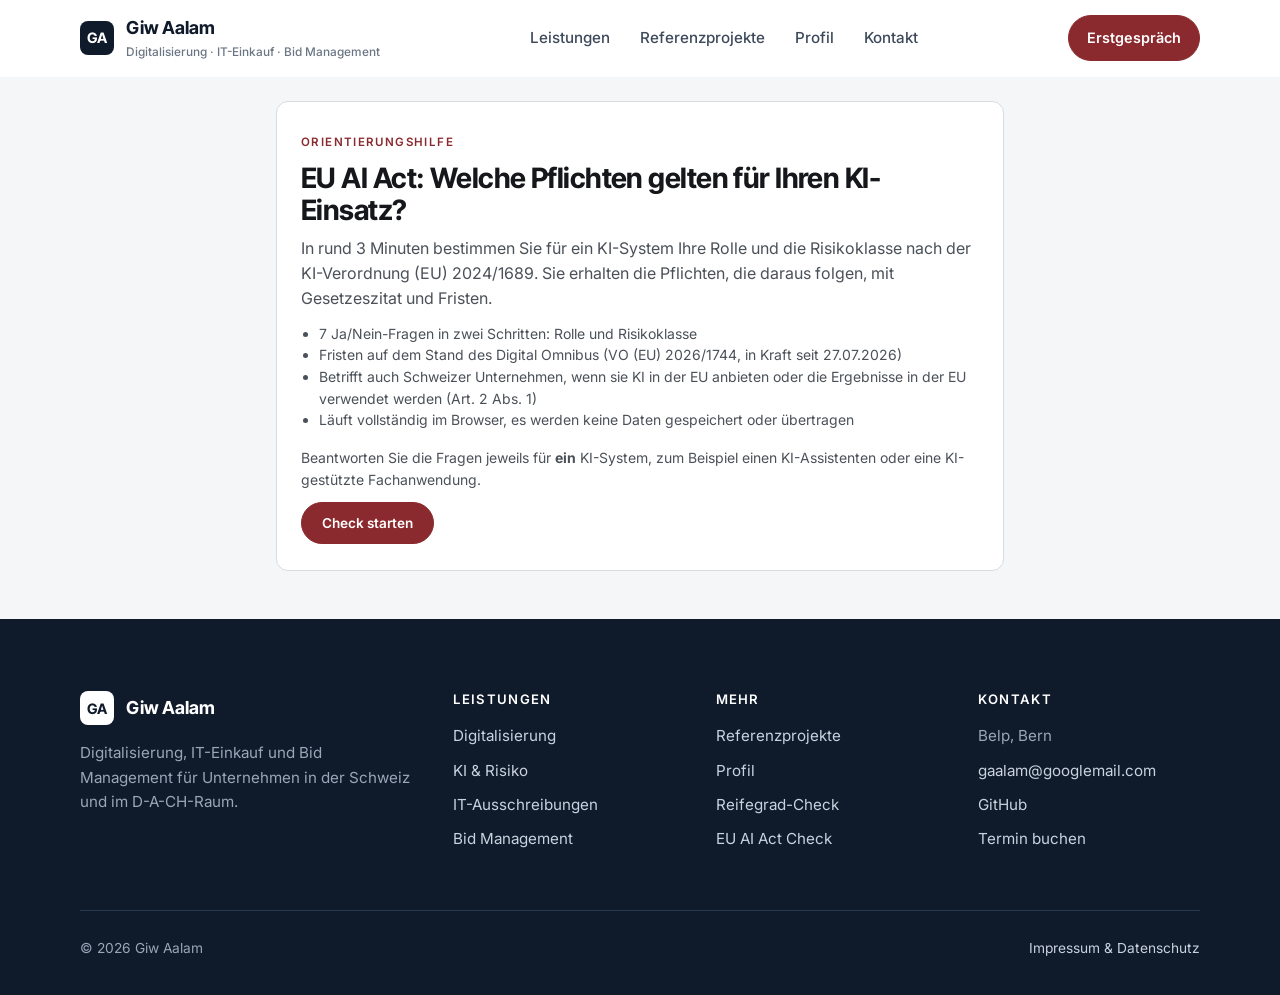
==== commit 902c99a8: "Website aalam.ch Co-Authored-By: Claude Opus 5.5 <noreply@anthropic.com>" ====
--- a/ki-verordnung-check/index.html
+++ b/ki-verordnung-check/index.html
@@ -8,7 +8,8 @@
 <link rel="canonical" href="https://aalam.ch/ki-verordnung-check/">
 <link rel="preconnect" href="https://fonts.googleapis.com">
 <link rel="preconnect" href="https://fonts.gstatic.com" crossorigin>
-<link href="https://fonts.googleapis.com/css2?family=Bricolage+Grotesque:opsz,wght@12..96,400..800&family=Public+Sans:wght@400;500;600;700&family=JetBrains+Mono:wght@400;500;600;700&display=swap" rel="stylesheet">
+<link href="https://fonts.googleapis.com/css2?family=Inter:wght@400;500;600;700&family=Inter+Tight:wght@500;600;700&family=JetBrains+Mono:wght@400;500&display=swap" rel="stylesheet">
+<link rel="stylesheet" href="/assets/chrome.css?v=4">
 <style>
   /* Farben und Schriften wie aalam.ch */
   :root{
@@ -115,9 +116,83 @@
   .ob blockquote{margin:8px 0 0;padding:8px 12px;border-left:2px solid var(--line);font-style:italic;font-size:.86rem;color:var(--text);background:var(--bg)}
   @media print{ .ob details{display:block} .ob details > *{display:block} }
 </style>
+<style>
+  /* New aalam.ch typography and colours on top of this page's own layout */
+  :root{ --display:'Inter Tight','Inter',system-ui,sans-serif; --mono:'Inter',system-ui,sans-serif;
+         --font-display:'Inter Tight','Inter',system-ui,sans-serif; --font-body:'Inter',system-ui,sans-serif;
+         --paper:#F5F6F8; --bg:#F5F6F8; --rule:#E3E6EB; }
+  body{ font-family:'Inter',system-ui,-apple-system,'Segoe UI',sans-serif !important; -webkit-font-smoothing:antialiased; }
+  main h1, main h2, main h3, .masthead h1, section h2, section h3, .wrap h1, .wrap h2, .wrap h3{ font-family:'Inter Tight','Inter',system-ui,sans-serif !important; letter-spacing:-.02em; }
+  .eyebrow, .section-num, .btn, .lang-btn{ font-family:'Inter',system-ui,sans-serif !important; }
+  .eyebrow{ color:var(--accent) !important; font-weight:600; }
+  .eyebrow::before{ display:none !important; }
+  .card::before, .card::after{ display:none !important; }
+  .wrap > .card{ border-radius:12px; }
+  .btn{ border-radius:999px; }
+  .page-note{ max-width:1180px; margin:0 auto; padding:28px clamp(18px,4vw,40px) 0; font-size:.88rem; color:#6B7685; }
+</style>
 </head>
-<body>
+<body data-de-only>
+<a class="skip" href="#main" data-hl="skip">Zum Inhalt</a>
+<header class="site-header">
+  <div class="container">
+    <a class="brand" href="/"><span class="brand-mark">GA</span><span>Giw Aalam<small data-hl="brand.sub">Digitalisierung · IT-Einkauf · Bid Management</small></span></a>
+    <nav class="nav" aria-label="Hauptnavigation">
+      <a href="/leistungen/" data-hl="nav.leistungen">Leistungen</a>
+      <a href="/referenzprojekte/" data-hl="nav.referenzen">Referenzprojekte</a>
+      <a href="/profil/" data-hl="nav.profil">Profil</a>
+      <a href="/kontakt/" data-hl="nav.kontakt">Kontakt</a>
+    </nav>
+    <div class="nav-tools">
+      <div class="lang" role="group" aria-label="Sprache"><button class="lang-btn" type="button" data-lang="de">DE</button><button class="lang-btn" type="button" data-lang="en">EN</button></div>
+      <a class="btn btn-primary nav-cta" href="/kontakt/" data-hl="nav.cta">Erstgespräch</a>
+      <button class="menu-btn" type="button" aria-expanded="false" aria-label="Menü"><svg width="20" height="20" viewBox="0 0 20 20" fill="none" stroke="currentColor" stroke-width="1.8" stroke-linecap="round"><path d="M3 6h14M3 10h14M3 14h14"/></svg></button>
+    </div>
+  </div>
+</header>
 <div class="wrap"><div class="card" id="app" aria-live="polite"></div></div>
+
+<footer class="site-footer">
+  <div class="container">
+    <div class="foot-grid">
+      <div>
+        <a class="brand" href="/"><span class="brand-mark">GA</span><span>Giw Aalam</span></a>
+        <p data-hl="ft.p">Digitalisierung, IT-Einkauf und Bid Management für Unternehmen in der Schweiz und im D-A-CH-Raum.</p>
+      </div>
+      <div>
+        <h4 data-hl="ft.h1">Leistungen</h4>
+        <ul>
+          <li><a href="/leistungen/#digitalisierung" data-hl="ft.l1">Digitalisierung</a></li>
+          <li><a href="/leistungen/#ki" data-hl="ft.l2">KI &amp; Risiko</a></li>
+          <li><a href="/leistungen/#einkauf" data-hl="ft.l3">IT-Ausschreibungen</a></li>
+          <li><a href="/leistungen/#bid">Bid Management</a></li>
+        </ul>
+      </div>
+      <div>
+        <h4 data-hl="ft.h2">Mehr</h4>
+        <ul>
+          <li><a href="/referenzprojekte/" data-hl="nav.referenzen">Referenzprojekte</a></li>
+          <li><a href="/profil/" data-hl="nav.profil">Profil</a></li>
+          <li><a href="/reifegrad-check/" data-hl="ft.l4">Reifegrad-Check</a></li>
+          <li><a href="/ki-verordnung-check/" data-hl="ft.l5">EU AI Act Check</a></li>
+        </ul>
+      </div>
+      <div>
+        <h4 data-hl="nav.kontakt">Kontakt</h4>
+        <ul>
+          <li>Belp, Bern</li>
+          <li><a href="mailto:gaalam@googlemail.com">gaalam@googlemail.com</a></li>
+          <li><a href="https://github.com/Gaalam">GitHub</a></li>
+          <li><a href="/kontakt/" data-hl="ft.l6">Termin buchen</a></li>
+        </ul>
+      </div>
+    </div>
+    <div class="foot-bottom">
+      <span>© 2026 Giw Aalam</span>
+      <a href="/rechtliches/" data-hl="ft.legal">Impressum &amp; Datenschutz</a>
+    </div>
+  </div>
+</footer>
 
 <script>
 const TODAY = new Date();
@@ -434,5 +509,6 @@
 
 render();
 </script>
+<script src="/assets/site.js"></script>
 </body>
 </html>
--- a/assets/chrome.css
+++ b/assets/chrome.css
@@ -0,0 +1,91 @@
+/* Tokens, header and footer for aalam.ch. Loaded on every page, also on pages with their own stylesheet. */
+:root{
+  --bg:#FFFFFF; --bg-soft:#F5F6F8; --bg-dark:#0F1A2B; --bg-dark-2:#16243A;
+  --ink:#0F1A2B; --ink-2:#3E4A5C; --ink-3:#6B7685; --line:#E3E6EB; --line-dark:#2A3A52;
+  --accent:#8A2A2E; --accent-2:#A8363B; --accent-soft:#F6ECEC;
+  --radius:10px; --max:1200px; --gutter:clamp(18px, 4vw, 40px);
+  --font:'Inter', system-ui, -apple-system, 'Segoe UI', sans-serif;
+  --display:'Inter Tight', 'Inter', system-ui, sans-serif;
+  --shadow:0 1px 2px rgba(15,26,43,.04), 0 8px 24px rgba(15,26,43,.06);
+}
+[hidden]{display:none!important}
+/* Header and footer carry their own tokens so page-level variables (e.g. --max) cannot leak in */
+.site-header, .site-footer{
+  --bg:#FFFFFF; --bg-soft:#F5F6F8; --bg-dark:#0F1A2B; --bg-dark-2:#16243A;
+  --ink:#0F1A2B; --ink-2:#3E4A5C; --ink-3:#6B7685; --line:#E3E6EB; --line-dark:#2A3A52;
+  --accent:#8A2A2E; --accent-2:#A8363B; --accent-soft:#F6ECEC;
+  --radius:10px; --max:1200px; --gutter:clamp(18px, 4vw, 40px);
+  --font:'Inter', system-ui, -apple-system, 'Segoe UI', sans-serif;
+  --display:'Inter Tight', 'Inter', system-ui, sans-serif;
+  --shadow:0 1px 2px rgba(15,26,43,.04), 0 8px 24px rgba(15,26,43,.06);
+}
+.skip{position:absolute; left:-9999px} .skip:focus{left:12px; top:12px; z-index:100; background:#fff; padding:8px 12px}
+.site-header, .site-footer{font-family:var(--font); line-height:1.6; -webkit-font-smoothing:antialiased; box-sizing:border-box}
+.site-header *, .site-footer *{box-sizing:border-box}
+.site-header a, .site-footer a{text-decoration:none}
+.site-header .container, .site-footer .container{max-width:var(--max); margin:0 auto; padding-inline:var(--gutter)}
+.site-footer h4{font-family:var(--font); margin:0 0 16px; line-height:1.3}
+.site-footer p{margin:0 0 1em}
+.site-header .brand, .site-footer .brand{display:flex; align-items:center; gap:12px; font-family:var(--display); font-weight:700; font-size:1.12rem; letter-spacing:-.01em; white-space:nowrap}
+.brand-mark{width:34px; height:34px; border-radius:8px; background:var(--ink); color:#fff; display:grid; place-items:center; font-size:.9rem; letter-spacing:.02em}
+.site-header .lang button{margin:0; line-height:1.2; border:0}
+/* Header */
+.site-header{position:sticky; top:0; z-index:50; background:rgba(255,255,255,.92); backdrop-filter:saturate(1.4) blur(10px); border-bottom:1px solid transparent; transition:border-color .2s}
+.site-header.scrolled{border-bottom-color:var(--line)}
+.site-header .container{display:flex; align-items:center; justify-content:space-between; height:76px; gap:24px}
+.site-header .brand{display:flex; align-items:center; gap:12px; color:var(--ink); font-family:var(--display); font-weight:700; font-size:1.12rem; letter-spacing:-.01em; white-space:nowrap}
+.site-header .brand:hover{color:var(--ink)}
+.site-header .brand-mark{width:34px; height:34px; border-radius:8px; background:var(--ink); color:#fff; display:grid; place-items:center; font-size:.9rem; letter-spacing:.02em}
+.site-header .brand small{display:block; font-family:var(--font); font-weight:500; font-size:.74rem; color:var(--ink-3); letter-spacing:0; margin-top:1px}
+.site-header .nav{display:flex; align-items:center; gap:30px}
+.site-header .nav a{color:var(--ink-2); font-weight:500; font-size:.95rem}
+.site-header .nav a:hover, .site-header .nav a[aria-current="page"]{color:var(--ink)}
+.site-header .nav a[aria-current="page"]{box-shadow:inset 0 -2px 0 var(--accent)}
+.site-header .nav-tools{display:flex; align-items:center; gap:14px}
+.site-header .lang{display:flex; border:1px solid var(--line); border-radius:999px; padding:2px}
+.site-header .lang button{font:600 .74rem var(--font); letter-spacing:.04em; border:0; background:none; color:var(--ink-3); padding:5px 10px; border-radius:999px; cursor:pointer}
+.site-header .lang button.active{background:var(--ink); color:#fff}
+.site-header .nav-cta{display:inline-flex; align-items:center; font-weight:600; font-size:.9rem; padding:10px 18px; border-radius:999px; background:var(--accent); color:#fff; white-space:nowrap; text-decoration:none}
+.site-header .nav-cta:hover{background:var(--accent-2); color:#fff}
+.site-header .menu-btn{display:none; border:1px solid var(--line); background:#fff; border-radius:8px; width:42px; height:42px; cursor:pointer; color:var(--ink)}
+@media (max-width:980px){
+  .site-header .nav{display:none; position:absolute; top:76px; left:0; right:0; background:#fff; border-bottom:1px solid var(--line); flex-direction:column; align-items:flex-start; gap:0; padding:8px var(--gutter) 18px}
+  .site-header .nav.open{display:flex}
+  .site-header .nav a{padding:12px 0; width:100%; border-bottom:1px solid var(--line)}
+  .site-header .nav a[aria-current="page"]{box-shadow:none; color:var(--accent)}
+  .site-header .menu-btn{display:grid; place-items:center}
+  .nav-cta{display:none}
+}
+
+/* Footer */
+.site-footer{background:var(--bg-dark); color:#9AA6B6; padding-block:72px 36px; font-size:.95rem}
+.site-footer a{color:#C9D2DE} .site-footer a:hover{color:#fff}
+.foot-grid{display:grid; grid-template-columns:1.5fr 1fr 1fr 1fr; gap:40px; padding-bottom:48px; border-bottom:1px solid var(--line-dark)}
+.foot-grid h4{color:#fff; font-size:.82rem; letter-spacing:.1em; text-transform:uppercase; margin-bottom:16px; font-family:var(--font); font-weight:600}
+.foot-grid ul{list-style:none; margin:0; padding:0} .foot-grid li{margin:0 0 10px}
+.foot-grid p{color:#9AA6B6; max-width:34ch}
+.site-footer .brand{color:#fff; margin-bottom:16px} .site-footer .brand-mark{background:#fff; color:var(--ink)}
+.foot-bottom{display:flex; justify-content:space-between; gap:16px; flex-wrap:wrap; padding-top:26px; font-size:.86rem}
+@media (max-width:860px){ .foot-grid{grid-template-columns:1fr 1fr} }
+@media (max-width:520px){ .foot-grid{grid-template-columns:1fr} }
+
+@media (max-width:560px){
+  .site-header .brand small{display:none}
+  .site-header .container{height:64px}
+  .site-header .nav{top:64px}
+  .site-header .nav-tools{gap:8px}
+}
+
+/* Guard against page-level styles on legacy pages */
+.site-header{margin:0; padding:0; border-top:0}
+.site-header .nav a{font-family:var(--font); letter-spacing:0; text-transform:none; margin:0; border:0; padding-block:0; text-decoration:none}
+.site-header .lang{margin:0}
+.site-header .lang button{font-family:var(--font); letter-spacing:.04em; border:0}
+.site-footer{margin:0; border:0; text-align:left}
+.site-footer .container{max-width:var(--max)}
+.site-footer a{font-family:var(--font); font-size:inherit; letter-spacing:0; border:0}
+.site-footer h4{font-size:.82rem; letter-spacing:.1em; text-transform:uppercase; font-weight:600; color:#fff}
+@media (max-width:980px){ .site-header .nav a{padding:12px 0} }
+
+@media (max-width:980px){ .site-header .nav-cta{display:none} }
+footer.site-footer{max-width:none !important; width:auto !important; margin:0 !important; font-family:var(--font) !important; font-size:.95rem !important; color:#9AA6B6 !important; background:var(--bg-dark) !important}
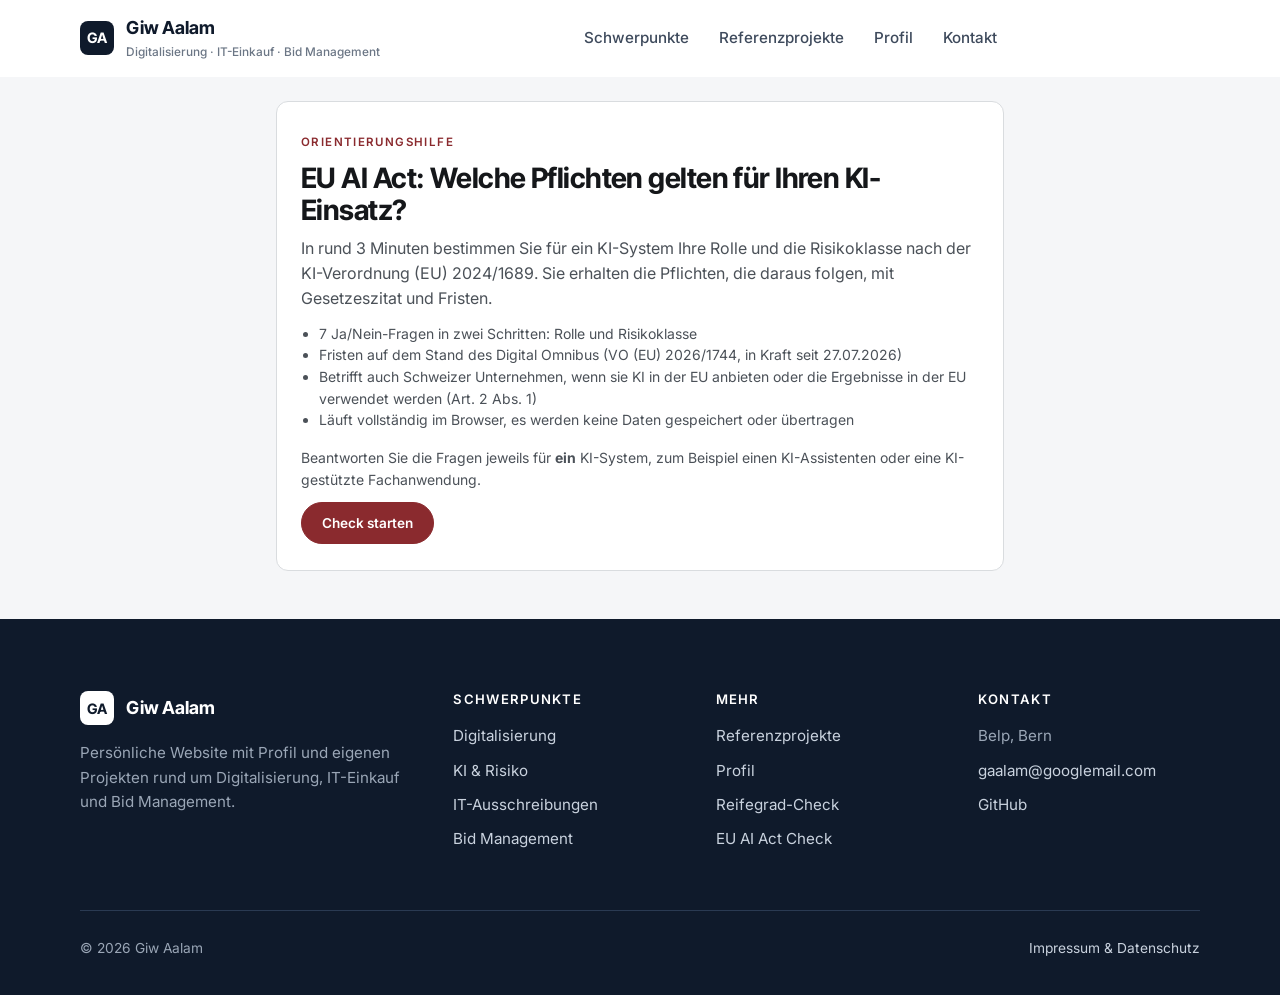
==== commit 497e43d4: "Website als persönliches Profil: Beratungs- und Buchungsangebote entfernt Erstgespräch, Calendly, CT" ====
--- a/ki-verordnung-check/index.html
+++ b/ki-verordnung-check/index.html
@@ -4,7 +4,7 @@
 <meta charset="utf-8">
 <meta name="viewport" content="width=device-width, initial-scale=1">
 <title>EU AI Act Pflichten-Check</title>
-<meta name="description" content="Kostenlose Orientierungshilfe zum EU AI Act: Rolle und Risikoklasse für ein KI-System bestimmen und die Pflichten mit Gesetzeszitat und Fristen erhalten. Stand Digital Omnibus 2026.">
+<meta name="description" content="Orientierungshilfe zum EU AI Act: Rolle und Risikoklasse für ein KI-System bestimmen und die Pflichten mit Gesetzeszitat und Fristen erhalten. Stand Digital Omnibus 2026.">
 <link rel="canonical" href="https://aalam.ch/ki-verordnung-check/">
 <link rel="preconnect" href="https://fonts.googleapis.com">
 <link rel="preconnect" href="https://fonts.gstatic.com" crossorigin>
@@ -138,14 +138,13 @@
   <div class="container">
     <a class="brand" href="/"><span class="brand-mark">GA</span><span>Giw Aalam<small data-hl="brand.sub">Digitalisierung · IT-Einkauf · Bid Management</small></span></a>
     <nav class="nav" aria-label="Hauptnavigation">
-      <a href="/leistungen/" data-hl="nav.leistungen">Leistungen</a>
+      <a href="/leistungen/" data-hl="nav.leistungen">Schwerpunkte</a>
       <a href="/referenzprojekte/" data-hl="nav.referenzen">Referenzprojekte</a>
       <a href="/profil/" data-hl="nav.profil">Profil</a>
       <a href="/kontakt/" data-hl="nav.kontakt">Kontakt</a>
     </nav>
     <div class="nav-tools">
       <div class="lang" role="group" aria-label="Sprache"><button class="lang-btn" type="button" data-lang="de">DE</button><button class="lang-btn" type="button" data-lang="en">EN</button></div>
-      <a class="btn btn-primary nav-cta" href="/kontakt/" data-hl="nav.cta">Erstgespräch</a>
       <button class="menu-btn" type="button" aria-expanded="false" aria-label="Menü"><svg width="20" height="20" viewBox="0 0 20 20" fill="none" stroke="currentColor" stroke-width="1.8" stroke-linecap="round"><path d="M3 6h14M3 10h14M3 14h14"/></svg></button>
     </div>
   </div>
@@ -157,10 +156,10 @@
     <div class="foot-grid">
       <div>
         <a class="brand" href="/"><span class="brand-mark">GA</span><span>Giw Aalam</span></a>
-        <p data-hl="ft.p">Digitalisierung, IT-Einkauf und Bid Management für Unternehmen in der Schweiz und im D-A-CH-Raum.</p>
+        <p data-hl="ft.p">Persönliche Website mit Profil und eigenen Projekten rund um Digitalisierung, IT-Einkauf und Bid Management.</p>
       </div>
       <div>
-        <h4 data-hl="ft.h1">Leistungen</h4>
+        <h4 data-hl="ft.h1">Schwerpunkte</h4>
         <ul>
           <li><a href="/leistungen/#digitalisierung" data-hl="ft.l1">Digitalisierung</a></li>
           <li><a href="/leistungen/#ki" data-hl="ft.l2">KI &amp; Risiko</a></li>
@@ -183,7 +182,6 @@
           <li>Belp, Bern</li>
           <li><a href="mailto:gaalam@googlemail.com">gaalam@googlemail.com</a></li>
           <li><a href="https://github.com/Gaalam">GitHub</a></li>
-          <li><a href="/kontakt/" data-hl="ft.l6">Termin buchen</a></li>
         </ul>
       </div>
     </div>
@@ -497,7 +495,6 @@
       <button class="btn" id="print">Als PDF speichern</button>
       <button class="btn secondary" id="restart">Weiteres KI-System prüfen</button>
     </div>
-    <p class="noprint small" style="margin-top:18px">Möchten Sie den KI-Einsatz in Ihrem Unternehmen strukturiert erfassen? <a href="https://aalam.ch/kontakt/" target="_blank" rel="noopener">Erstgespräch vereinbaren</a></p>
     <div class="disclaimer">Dieser Check ist eine vereinfachte Orientierungshilfe und ersetzt keine rechtliche Prüfung im Einzelfall; er ist keine Rechtsberatung. Zitate aus der amtlichen deutschen Fassung der Verordnung (EU) 2024/1689 (ABl. L 2024/1689), Auslassungen mit «…» markiert; Art. 4 in der Fassung der Verordnung (EU) 2026/1744 (Digital Omnibus). Stand der Angaben: Oktober 2026. Alle Eingaben werden ausschliesslich in Ihrem Browser verarbeitet.</div>`;
   document.getElementById("print").onclick = () => {
     app.querySelectorAll("details").forEach(d => d.open = true); window.print();
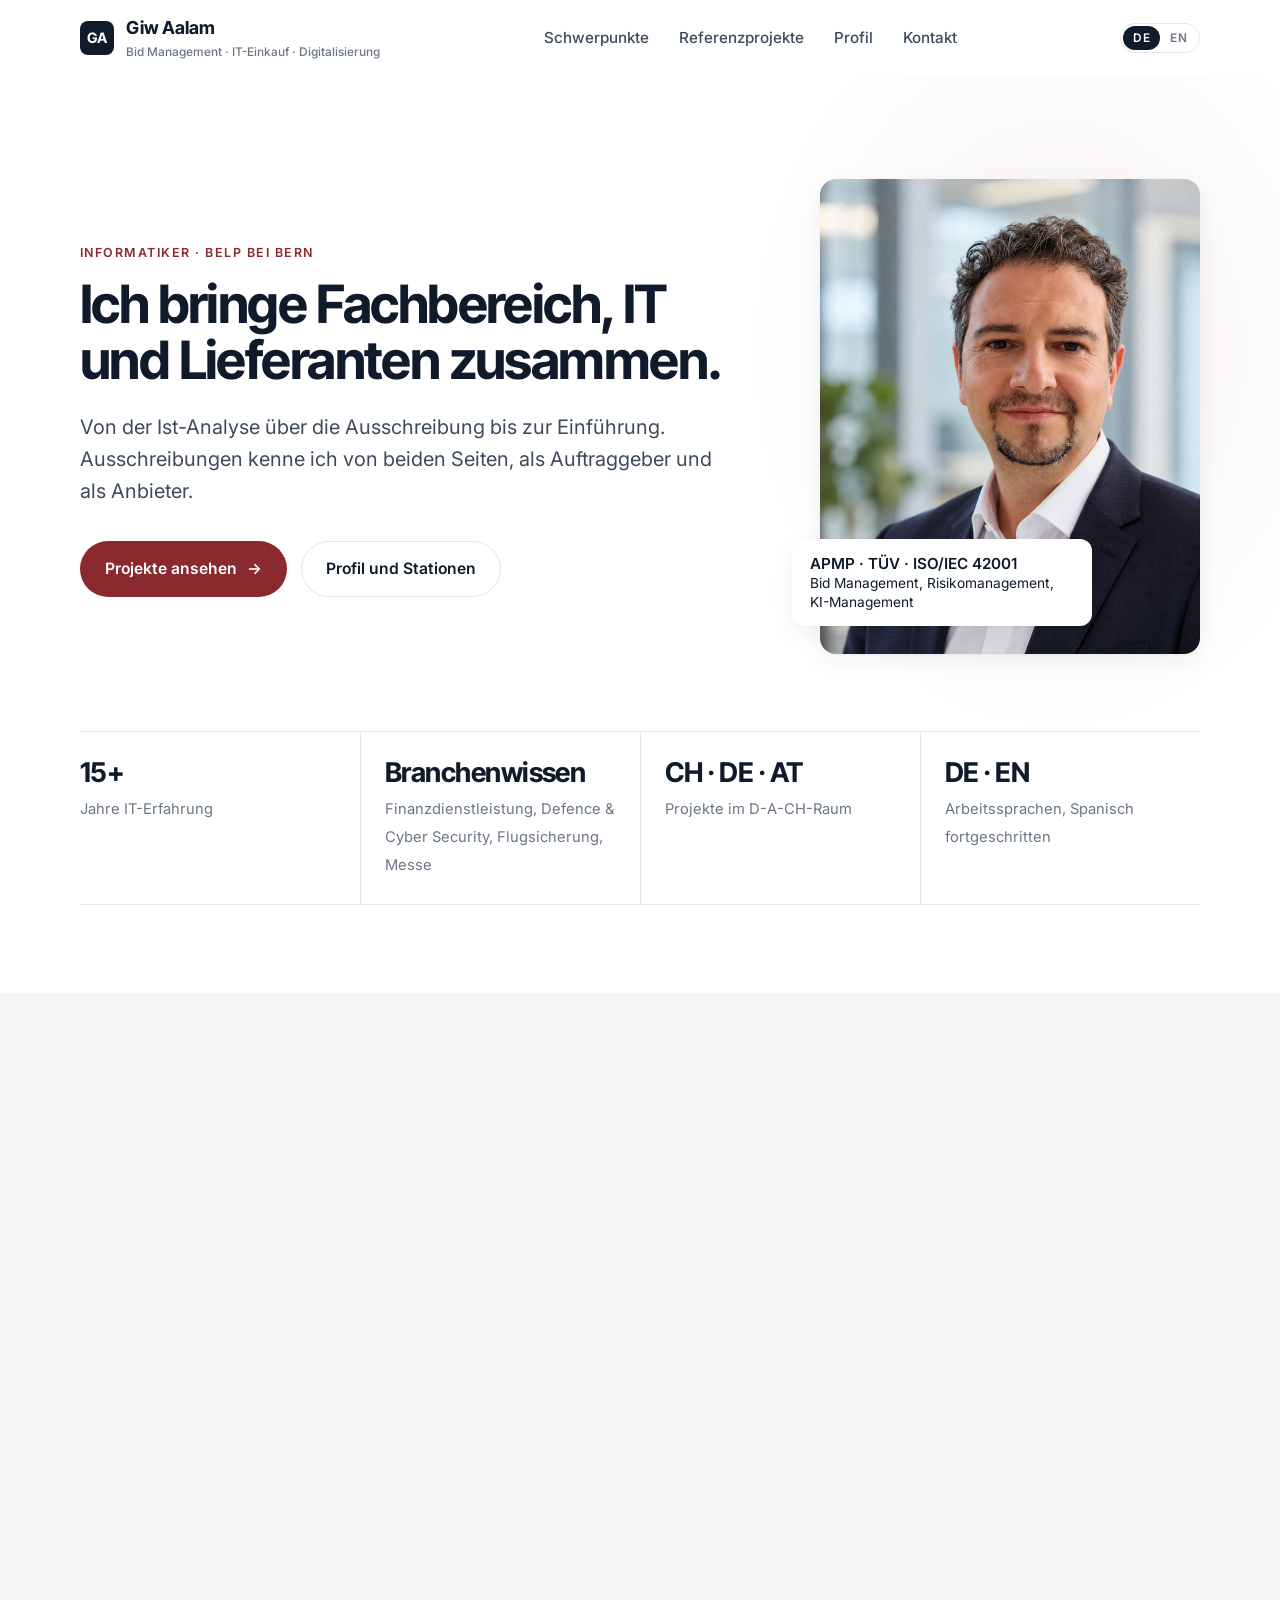
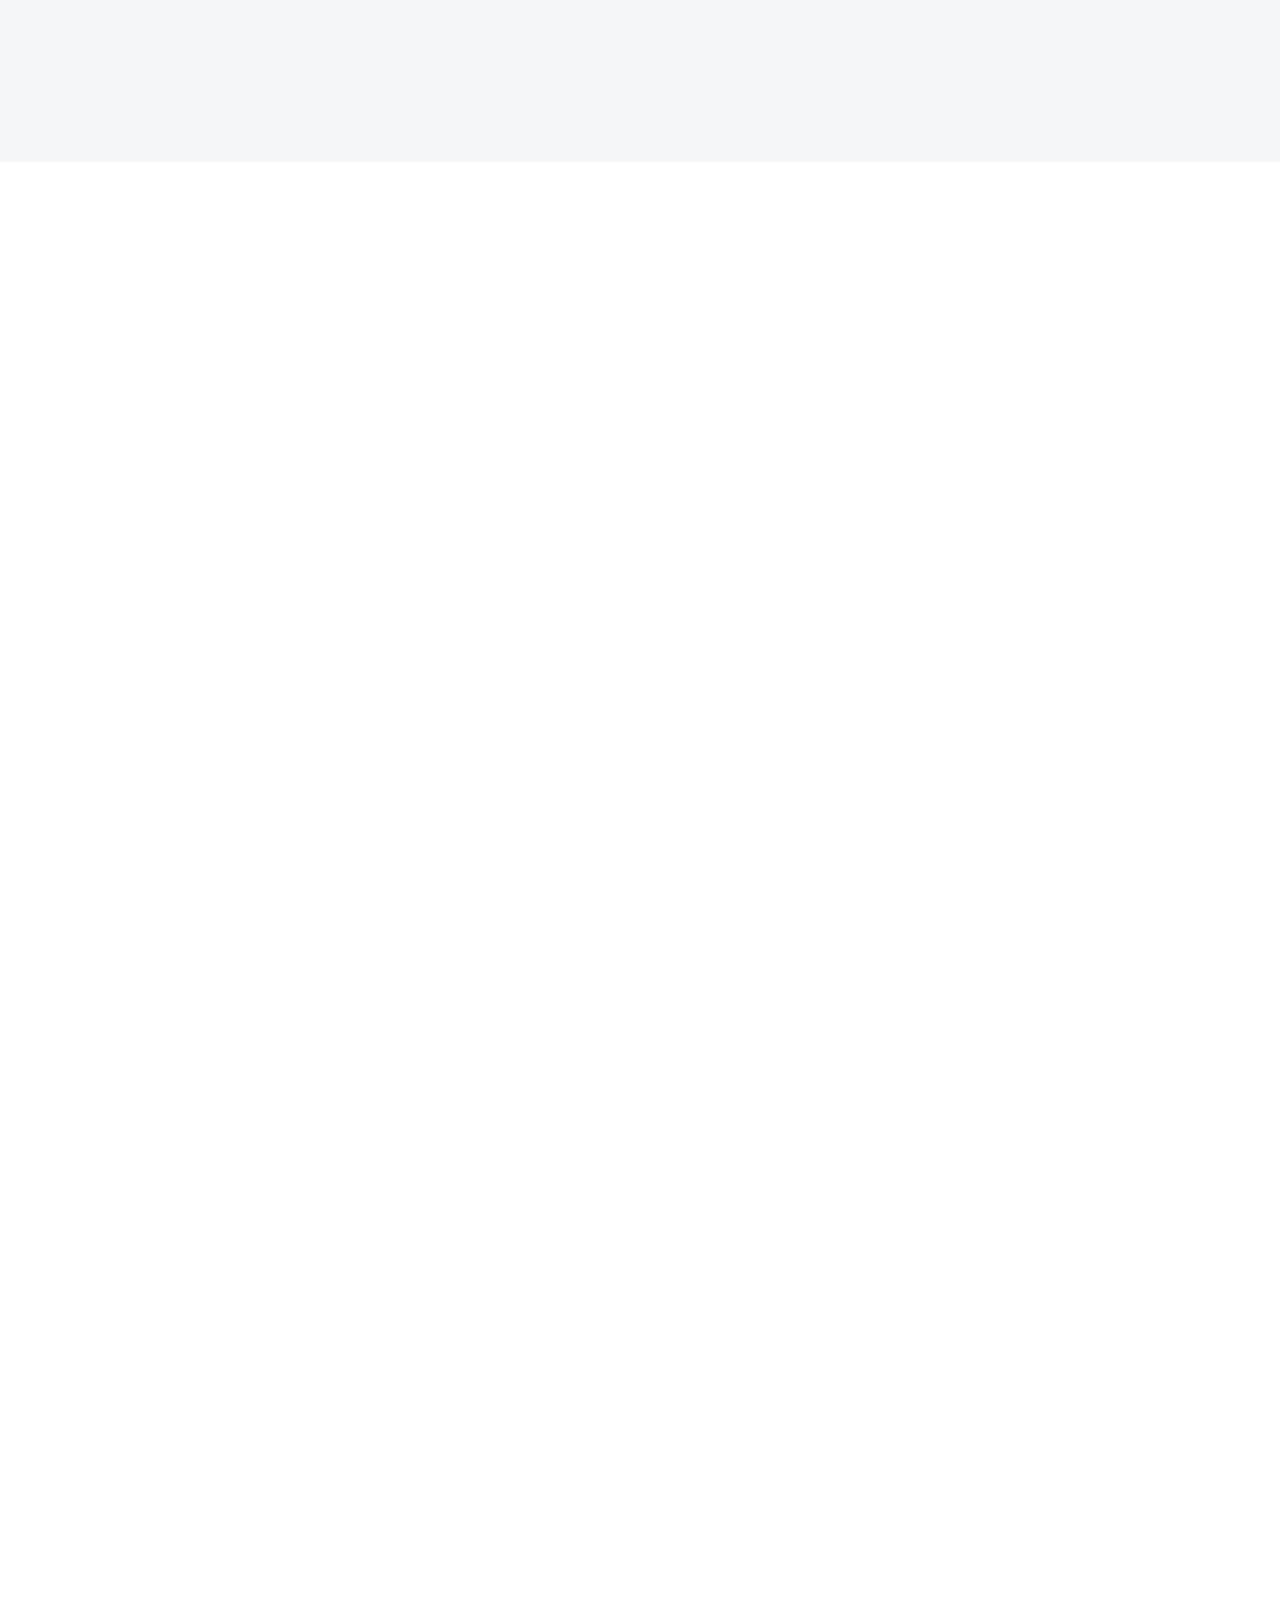
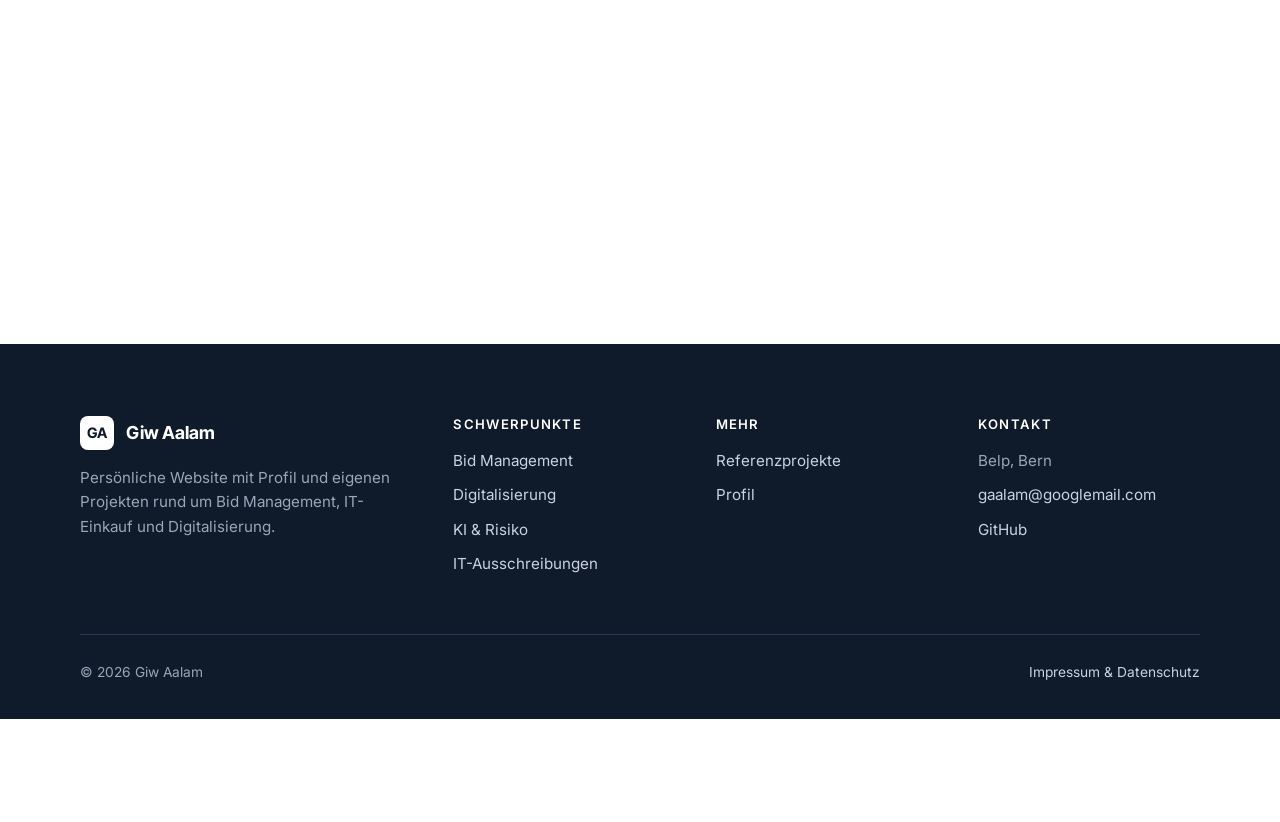
==== commit 2edbc35b: "Website aus Sicht neuer Arbeitgeber entschärft Bid-Tool, Online-Checks, Zeugniszitate und Beratungs-" ====
--- a/ki-verordnung-check/index.html
+++ b/ki-verordnung-check/index.html
@@ -2,510 +2,12 @@
 <html lang="de">
 <head>
 <meta charset="utf-8">
-<meta name="viewport" content="width=device-width, initial-scale=1">
-<title>EU AI Act Pflichten-Check</title>
-<meta name="description" content="Orientierungshilfe zum EU AI Act: Rolle und Risikoklasse für ein KI-System bestimmen und die Pflichten mit Gesetzeszitat und Fristen erhalten. Stand Digital Omnibus 2026.">
-<link rel="canonical" href="https://aalam.ch/ki-verordnung-check/">
-<link rel="preconnect" href="https://fonts.googleapis.com">
-<link rel="preconnect" href="https://fonts.gstatic.com" crossorigin>
-<link href="https://fonts.googleapis.com/css2?family=Inter:wght@400;500;600;700&family=Inter+Tight:wght@500;600;700&family=JetBrains+Mono:wght@400;500&display=swap" rel="stylesheet">
-<link rel="stylesheet" href="/assets/chrome.css?v=4">
-<style>
-  /* Farben und Schriften wie aalam.ch */
-  :root{
-    --bg:#F3F4F5; --card:#FFFFFF; --text:#15171A; --muted:#4B5158; --faint:#8A9099; --line:#D9DCDF;
-    --accent:#8A2A2E; --accent-soft:#F5ECEC; --accent-text:#FFFFFF;
-    --good:#2F6B4F; --warn:#A8701C; --bad:#8A2A2E;
-    --radar-fill:rgba(138,42,46,.14); --radar-stroke:#8A2A2E;
-  }
-  *{box-sizing:border-box}
-  body{margin:0;background:var(--bg);color:var(--text);
-    font-family:'Public Sans',system-ui,-apple-system,"Segoe UI",Roboto,sans-serif;line-height:1.55}
-  a{color:var(--accent);text-decoration-thickness:1.5px;text-underline-offset:3px}
-  .wrap{max-width:760px;margin:0 auto;padding:24px 16px 48px}
-  .card{position:relative;background:var(--card);border:1px solid var(--line);padding:26px 24px}
-  .card::before,.card::after{content:"";position:absolute;width:14px;height:14px;border:0 solid var(--accent);pointer-events:none}
-  .card::before{top:-1px;left:-1px;border-top-width:2px;border-left-width:2px}
-  .card::after{bottom:-1px;right:-1px;border-bottom-width:2px;border-right-width:2px}
-  h1,h2,h3{font-family:'Bricolage Grotesque',system-ui,sans-serif;font-weight:700;letter-spacing:-.015em;color:var(--text)}
-  h1{font-size:1.75rem;margin:0 0 10px;line-height:1.15}
-  h2{font-size:1.3rem;margin:0 0 4px}
-  h3{font-size:1.02rem;margin:0 0 10px}
-  p{margin:0 0 12px}
-  .muted{color:var(--muted)}
-  .small{font-size:.875rem}
-  .eyebrow{font-family:'JetBrains Mono',monospace;font-size:.72rem;letter-spacing:.12em;text-transform:uppercase;color:var(--muted);
-    display:inline-flex;align-items:center;gap:9px;margin-bottom:10px}
-  .eyebrow::before{content:"";width:9px;height:9px;flex:0 0 auto;border-top:2px solid var(--accent);border-left:2px solid var(--accent)}
-  ul.plain{padding-left:18px;margin:0 0 16px}
-  .btn{appearance:none;border:1.5px solid var(--accent);background:var(--accent);color:var(--accent-text);
-    font-family:'JetBrains Mono',monospace;font-size:.85rem;font-weight:600;padding:12px 20px;cursor:pointer}
-  .btn:hover:not(:disabled){background:var(--text);border-color:var(--text)}
-  .btn:disabled{opacity:.4;cursor:not-allowed}
-  .btn.secondary{background:transparent;color:var(--accent)}
-  .btn.secondary:hover{background:transparent;color:var(--text)}
-  .row{display:flex;gap:10px;flex-wrap:wrap;align-items:center}
-  .row.between{justify-content:space-between}
-  .progress{height:4px;background:var(--line);overflow:hidden;margin:6px 0 20px}
-  .progress > div{height:100%;background:var(--accent);transition:width .25s}
-  .q{margin:22px 0}
-  .opt{display:flex;gap:12px;align-items:flex-start;border:1px solid var(--line);
-    padding:10px 12px;margin:8px 0;cursor:pointer;transition:border-color .15s,background .15s}
-  .opt:hover{border-color:var(--accent)}
-  .opt input{position:absolute;opacity:0;pointer-events:none}
-  .opt .lvl{flex:0 0 26px;height:26px;border:1px solid var(--line);font-family:'JetBrains Mono',monospace;
-    display:flex;align-items:center;justify-content:center;font-weight:600;font-size:.8rem;color:var(--muted)}
-  .opt.sel{border-color:var(--accent);background:var(--accent-soft)}
-  .opt.sel .lvl{background:var(--accent);border-color:var(--accent);color:var(--accent-text)}
-  .opt input:focus-visible + .lvl{outline:2px solid var(--accent);outline-offset:2px}
-  .score-big{font-family:'Bricolage Grotesque',system-ui,sans-serif;font-size:2.8rem;font-weight:700;line-height:1}
-  .grid2{display:grid;grid-template-columns:1fr;gap:18px}
-  @media (min-width:640px){.grid2{grid-template-columns:1fr 1fr;align-items:center}}
-  .bars .bar{margin:8px 0}
-  .bars .lbl{display:flex;justify-content:space-between;font-size:.875rem}
-  .bars .track{height:6px;background:var(--line);overflow:hidden;margin-top:4px}
-  .bars .fill{height:100%}
-  .rec{border-left:2px solid var(--accent);padding:4px 0 4px 14px;margin:16px 0}
-  .next{background:var(--accent-soft);padding:9px 12px;margin-top:8px}
-  .tool{background:var(--bg);border:1px solid var(--line);padding:12px 14px;margin-top:8px;font-size:.85rem}
-  .tool ul{margin:4px 0 6px;padding-left:18px}
-  .tool a{font-family:'JetBrains Mono',monospace;font-size:.8rem;font-weight:600}
-  .disclaimer{font-size:.8rem;color:var(--faint);margin-top:22px;border-top:1px solid var(--line);padding-top:14px}
-  svg text{fill:var(--muted);font-size:12px;font-family:'Public Sans',system-ui,sans-serif}
-  @media print{
-    body{background:#fff}
-    .noprint{display:none!important}
-    .card{border:none;padding:0}
-    .card::before,.card::after{display:none}
-  }
-</style>
-<style>
-  .seg{display:flex;gap:8px;flex-wrap:wrap;margin:6px 0 0}
-  .seg label{display:inline-flex;align-items:center;gap:8px;border:1px solid var(--line);padding:8px 16px;cursor:pointer;
-    font-family:'JetBrains Mono',monospace;font-size:.82rem;font-weight:600;transition:border-color .15s,background .15s}
-  .seg label:hover{border-color:var(--accent)}
-  .seg input{position:absolute;opacity:0;pointer-events:none}
-  .seg label.sel{border-color:var(--accent);background:var(--accent-soft);color:var(--accent)}
-  .seg input:focus-visible + span{outline:2px solid var(--accent);outline-offset:3px}
-  .qq{margin:22px 0;padding-top:4px}
-  .qq h3{margin-bottom:4px}
-  .hint{font-size:.85rem;color:var(--muted);margin:0 0 4px}
-  .ref{font-family:'JetBrains Mono',monospace;font-size:.72rem;color:var(--faint)}
-  .verdict{border-left:2px solid var(--accent);background:var(--accent-soft);padding:12px 14px;margin:18px 0 6px}
-  .verdict strong{font-family:'Bricolage Grotesque',system-ui,sans-serif;font-size:1.1rem}
-  .pair{display:grid;grid-template-columns:1fr;gap:12px;margin:14px 0 6px}
-  @media (min-width:640px){.pair{grid-template-columns:1fr 1fr}}
-  .pair > div{border:1px solid var(--line);padding:12px 14px}
-  .pair .k{font-family:'JetBrains Mono',monospace;font-size:.7rem;letter-spacing:.1em;text-transform:uppercase;color:var(--muted)}
-  .pair .v{font-family:'Bricolage Grotesque',system-ui,sans-serif;font-weight:700;font-size:1.2rem;margin:2px 0 4px}
-  .tl{list-style:none;margin:10px 0 0;padding:0;border-left:2px solid var(--line)}
-  .tl li{position:relative;padding:6px 0 10px 16px}
-  .tl li::before{content:"";position:absolute;left:-6px;top:11px;width:10px;height:10px;background:var(--card);border:2px solid var(--line)}
-  .tl li.rel::before{border-color:var(--accent);background:var(--accent)}
-  .tl .d{font-family:'JetBrains Mono',monospace;font-size:.78rem;font-weight:600}
-  .tl .st{display:inline-block;white-space:nowrap;font-family:'JetBrains Mono',monospace;font-size:.7rem;margin-left:8px;padding:1px 6px;border:1px solid var(--line);color:var(--muted)}
-  .tl li.rel .st{border-color:var(--accent);color:var(--accent)}
-  .tl .t{display:block;font-size:.9rem}
-  .tl li:not(.rel) .t{color:var(--muted)}
-  .ob{border:1px solid var(--line);padding:14px 16px;margin:12px 0}
-  .ob h3{margin:4px 0 6px}
-  .badge{display:inline-block;font-family:'JetBrains Mono',monospace;font-size:.68rem;font-weight:600;letter-spacing:.08em;text-transform:uppercase;padding:2px 7px;border:1px solid currentColor}
-  .badge.PFLICHT{color:var(--accent)} .badge.EMPFEHLUNG{color:var(--good)} .badge.HINWEIS{color:var(--muted)}
-  .ob details{margin-top:8px}
-  .ob summary{cursor:pointer;font-family:'JetBrains Mono',monospace;font-size:.75rem;font-weight:600;color:var(--accent)}
-  .ob blockquote{margin:8px 0 0;padding:8px 12px;border-left:2px solid var(--line);font-style:italic;font-size:.86rem;color:var(--text);background:var(--bg)}
-  @media print{ .ob details{display:block} .ob details > *{display:block} }
-</style>
-<style>
-  /* New aalam.ch typography and colours on top of this page's own layout */
-  :root{ --display:'Inter Tight','Inter',system-ui,sans-serif; --mono:'Inter',system-ui,sans-serif;
-         --font-display:'Inter Tight','Inter',system-ui,sans-serif; --font-body:'Inter',system-ui,sans-serif;
-         --paper:#F5F6F8; --bg:#F5F6F8; --rule:#E3E6EB; }
-  body{ font-family:'Inter',system-ui,-apple-system,'Segoe UI',sans-serif !important; -webkit-font-smoothing:antialiased; }
-  main h1, main h2, main h3, .masthead h1, section h2, section h3, .wrap h1, .wrap h2, .wrap h3{ font-family:'Inter Tight','Inter',system-ui,sans-serif !important; letter-spacing:-.02em; }
-  .eyebrow, .section-num, .btn, .lang-btn{ font-family:'Inter',system-ui,sans-serif !important; }
-  .eyebrow{ color:var(--accent) !important; font-weight:600; }
-  .eyebrow::before{ display:none !important; }
-  .card::before, .card::after{ display:none !important; }
-  .wrap > .card{ border-radius:12px; }
-  .btn{ border-radius:999px; }
-  .page-note{ max-width:1180px; margin:0 auto; padding:28px clamp(18px,4vw,40px) 0; font-size:.88rem; color:#6B7685; }
-</style>
+<meta name="robots" content="noindex">
+<title>Giw Aalam</title>
+<link rel="canonical" href="https://aalam.ch/">
+<meta http-equiv="refresh" content="0; url=/">
 </head>
-<body data-de-only>
-<a class="skip" href="#main" data-hl="skip">Zum Inhalt</a>
-<header class="site-header">
-  <div class="container">
-    <a class="brand" href="/"><span class="brand-mark">GA</span><span>Giw Aalam<small data-hl="brand.sub">Digitalisierung · IT-Einkauf · Bid Management</small></span></a>
-    <nav class="nav" aria-label="Hauptnavigation">
-      <a href="/leistungen/" data-hl="nav.leistungen">Schwerpunkte</a>
-      <a href="/referenzprojekte/" data-hl="nav.referenzen">Referenzprojekte</a>
-      <a href="/profil/" data-hl="nav.profil">Profil</a>
-      <a href="/kontakt/" data-hl="nav.kontakt">Kontakt</a>
-    </nav>
-    <div class="nav-tools">
-      <div class="lang" role="group" aria-label="Sprache"><button class="lang-btn" type="button" data-lang="de">DE</button><button class="lang-btn" type="button" data-lang="en">EN</button></div>
-      <button class="menu-btn" type="button" aria-expanded="false" aria-label="Menü"><svg width="20" height="20" viewBox="0 0 20 20" fill="none" stroke="currentColor" stroke-width="1.8" stroke-linecap="round"><path d="M3 6h14M3 10h14M3 14h14"/></svg></button>
-    </div>
-  </div>
-</header>
-<div class="wrap"><div class="card" id="app" aria-live="polite"></div></div>
-
-<footer class="site-footer">
-  <div class="container">
-    <div class="foot-grid">
-      <div>
-        <a class="brand" href="/"><span class="brand-mark">GA</span><span>Giw Aalam</span></a>
-        <p data-hl="ft.p">Persönliche Website mit Profil und eigenen Projekten rund um Digitalisierung, IT-Einkauf und Bid Management.</p>
-      </div>
-      <div>
-        <h4 data-hl="ft.h1">Schwerpunkte</h4>
-        <ul>
-          <li><a href="/leistungen/#digitalisierung" data-hl="ft.l1">Digitalisierung</a></li>
-          <li><a href="/leistungen/#ki" data-hl="ft.l2">KI &amp; Risiko</a></li>
-          <li><a href="/leistungen/#einkauf" data-hl="ft.l3">IT-Ausschreibungen</a></li>
-          <li><a href="/leistungen/#bid">Bid Management</a></li>
-        </ul>
-      </div>
-      <div>
-        <h4 data-hl="ft.h2">Mehr</h4>
-        <ul>
-          <li><a href="/referenzprojekte/" data-hl="nav.referenzen">Referenzprojekte</a></li>
-          <li><a href="/profil/" data-hl="nav.profil">Profil</a></li>
-          <li><a href="/reifegrad-check/" data-hl="ft.l4">Reifegrad-Check</a></li>
-          <li><a href="/ki-verordnung-check/" data-hl="ft.l5">EU AI Act Check</a></li>
-        </ul>
-      </div>
-      <div>
-        <h4 data-hl="nav.kontakt">Kontakt</h4>
-        <ul>
-          <li>Belp, Bern</li>
-          <li><a href="mailto:gaalam@googlemail.com">gaalam@googlemail.com</a></li>
-          <li><a href="https://github.com/Gaalam">GitHub</a></li>
-        </ul>
-      </div>
-    </div>
-    <div class="foot-bottom">
-      <span>© 2026 Giw Aalam</span>
-      <a href="/rechtliches/" data-hl="ft.legal">Impressum &amp; Datenschutz</a>
-    </div>
-  </div>
-</footer>
-
-<script>
-const TODAY = new Date();
-
-// ── Rolle (Art. 3 Nr. 3, 4, 7, 68; Art. 25 Abs. 1) ─────────────────────────────
-const ROLE_Q = [
-  { id:"internal", q:"Setzen Sie das KI-System intern in eigener Verantwortung ein?",
-    hint:"Zum Beispiel ein KI-Assistent, eine KI-gestützte HR- oder Analyse-Software, die Ihre Beschäftigten nutzen.", ref:"Art. 3 Nr. 4" },
-  { id:"customers", q:"Stellen Sie das KI-System oder eine darauf aufbauende Lösung Ihren Kunden bereit?",
-    hint:"Zum Beispiel als Produkt, als Funktion in Ihrer Software oder als Dienstleistung.", ref:"Art. 3 Nr. 3, Nr. 7" },
-  { id:"ownName", q:"Geschieht das unter Ihrem eigenen Namen oder Ihrer Marke, oder ist die KI in Ihre eigene Lösung eingebaut?",
-    hint:"Auch wenn Sie dafür ein zugekauftes KI-Modell integrieren, etwa über eine Schnittstelle.", ref:"Art. 3 Nr. 3, Nr. 68", onlyIf:"customers" },
-  { id:"modified", q:"Haben Sie ein Hochrisiko-KI-System wesentlich verändert oder seinen Zweck so geändert, dass es hochriskant wird?",
-    hint:"Wer das tut, übernimmt die Pflichten eines Anbieters.", ref:"Art. 25 Abs. 1 lit. b, c", onlyIf:"customers" }
-];
-
-const ROLES = {
-  BETREIBER:{label:"Betreiber", d:true},
-  ANBIETER:{label:"Anbieter", p:true},
-  HAENDLER:{label:"Händler", h:true},
-  BETREIBER_UND_ANBIETER:{label:"Betreiber und Anbieter", d:true, p:true},
-  BETREIBER_UND_HAENDLER:{label:"Betreiber und Händler", d:true, h:true}
-};
-
-function suggestRole(a){
-  if(!a.customers){
-    return a.internal
-      ? {role:"BETREIBER", reason:"Sie verwenden das KI-System nur intern in eigener Verantwortung (Art. 3 Nr. 4)."}
-      : {role:null, reason:"Sie verwenden das System weder intern noch stellen Sie es Kunden bereit. Damit lässt sich keine Rolle nach dem EU AI Act ableiten."};
-  }
-  const provider = a.ownName || a.modified;
-  const why = a.ownName
-    ? "Die Bereitstellung an Kunden unter eigenem Namen bzw. als Teil Ihrer eigenen Lösung macht Sie zum Anbieter (Art. 3 Nr. 3), bei integriertem fremdem KI-Modell zum nachgelagerten Anbieter (Art. 3 Nr. 68)."
-    : a.modified
-    ? "Die wesentliche Veränderung oder Umwidmung zu einem Hochrisiko-Zweck macht Sie zum Anbieter (Art. 25 Abs. 1 lit. b, c)."
-    : "Sie geben das System unverändert unter dem Namen des Herstellers weiter: Sie sind Händler (Art. 3 Nr. 7).";
-  if(provider) return a.internal
-    ? {role:"BETREIBER_UND_ANBIETER", reason:why+" Die interne Nutzung bleibt eine Betreiberrolle."}
-    : {role:"ANBIETER", reason:why};
-  return a.internal
-    ? {role:"BETREIBER_UND_HAENDLER", reason:why+" Die interne Nutzung bleibt eine Betreiberrolle."}
-    : {role:"HAENDLER", reason:why};
-}
-
-// ── Risikoklasse ───────────────────────────────────────────────────────────────
-const RISK_Q = [
-  { id:"prohibited", q:"Fällt der Einsatz unter eine verbotene KI-Praktik?",
-    hint:"Zum Beispiel Social Scoring, unterschwellige Beeinflussung, Emotionserkennung am Arbeitsplatz, biometrische Echtzeit-Fernidentifizierung im öffentlichen Raum, Erzeugung nicht einvernehmlicher intimer Darstellungen.", ref:"Art. 5" },
-  { id:"annex3", q:"Wird das System in einem Hochrisiko-Bereich nach Anhang III eingesetzt?",
-    hint:"Zum Beispiel Bewerberauswahl oder Leistungsbewertung, Kreditwürdigkeit, Risikobewertung und Preisbildung bei Lebens- und Krankenversicherungen, Zulassung oder Bewertung in der Bildung, biometrische Identifizierung, kritische Infrastruktur.", ref:"Art. 6 Abs. 2, Anhang III" },
-  { id:"art50", q:"Interagiert das System direkt mit Menschen oder erzeugt es Inhalte?",
-    hint:"Zum Beispiel Chatbot oder KI-Assistent, erzeugte Texte, Bilder, Audio oder Video, Deepfakes, Emotionserkennung.", ref:"Art. 50" }
-];
-
-const RISK = {
-  PROHIBITED:{label:"Verboten (Art. 5)", summary:"Der Einsatz ist untersagt."},
-  HIGH_RISK:{label:"Hochrisiko (Anhang III)", summary:"Umfangreiche Pflichten, für Anhang-III-Systeme ab 02.12.2027."},
-  LIMITED_RISK:{label:"Begrenztes Risiko (Art. 50)", summary:"Transparenzpflichten, gelten seit 02.08.2026."},
-  MINIMAL_RISK:{label:"Minimales Risiko", summary:"Keine risikospezifischen Pflichten; KI-Kompetenz gilt trotzdem."}
-};
-const classify = a => a.prohibited ? "PROHIBITED" : a.annex3 ? "HIGH_RISK" : a.art50 ? "LIMITED_RISK" : "MINIMAL_RISK";
-
-// ── Pflichtenkatalog (wörtliche Zitate: amtliche deutsche Fassung, ABl. L 2024/1689;
-//    Art. 4 in der Fassung der VO (EU) 2026/1744) ─────────────────────────────────
-const O = (kind,title,expl,ref,quote) => ({kind,title,expl,ref,quote});
-const OB = {
-  AI_LITERACY: O("PFLICHT","KI-Kompetenz der Beschäftigten fördern",
-    "Gilt für jede Rolle und jede Risikoklasse, seit 02.02.2025. Halten Sie Schulungen, Unterweisungen oder interne Richtlinien schriftlich fest. Seit dem Digital Omnibus ist klargestellt, dass kein bestimmtes Kompetenzniveau garantiert werden muss.",
-    "Art. 4 Abs. 1 (Fassung seit 27.07.2026)",
-    "Die Anbieter und Betreiber von KI-Systemen ergreifen Maßnahmen, um die Entwicklung der KI-Kompetenz ihres Personals und anderer Personen zu unterstützen, die in ihrem Auftrag mit dem Betrieb und der Nutzung von KI-Systemen befasst sind, … Diese Verpflichtung verpflichtet Anbieter oder Betreiber nicht, für irgendeine Person ein bestimmtes Niveau an KI-Kompetenz zu garantieren."),
-  PROHIBITED: O("PFLICHT","Einsatz sofort beenden",
-    "Das System fällt unter eine verbotene Praktik. Es darf weder genutzt noch Kunden bereitgestellt oder in Verkehr gebracht werden. Prüfen Sie Abschaltung und Kündigung. Die ursprünglichen Verbote gelten seit 02.02.2025; die mit dem Digital Omnibus ergänzten Verbote (nicht einvernehmliche intime Darstellungen, Darstellungen sexuellen Kindesmissbrauchs) ab 02.12.2026.",
-    "Art. 5 Abs. 1", "Folgende Praktiken im KI-Bereich sind verboten:"),
-  NO_FURTHER: O("HINWEIS","Keine weiteren Pflichten nach dem EU AI Act",
-    "Für diese Kombination aus Rolle und Risikoklasse gilt nur die Pflicht zur KI-Kompetenz. Empfehlung: kurz dokumentieren, warum Rolle und Risikoklasse so eingeschätzt wurden.", null, null),
-
-  D_USE_AS_INSTRUCTED: O("PFLICHT","Nur gemäss Betriebsanleitung einsetzen",
-    "Setzen Sie das System nur so ein, wie es die Betriebsanleitung des Anbieters beschreibt, und sichern Sie das technisch und organisatorisch ab. Gilt ab 02.12.2027.",
-    "Art. 26 Abs. 1",
-    "Die Betreiber von Hochrisiko-KI-Systemen treffen geeignete technische und organisatorische Maßnahmen, um sicherzustellen, dass sie solche Systeme entsprechend der den Systemen beigefügten Betriebsanleitungen und gemäß den Absätzen 3 und 6 verwenden."),
-  D_HUMAN_OVERSIGHT: O("PFLICHT","Menschliche Aufsicht übertragen",
-    "Benennen Sie Personen, die die Ergebnisse des Systems verstehen, prüfen und übersteuern können, und geben Sie ihnen die nötige Schulung und Befugnis. Gilt ab 02.12.2027.",
-    "Art. 26 Abs. 2",
-    "Die Betreiber übertragen natürlichen Personen, die über die erforderliche Kompetenz, Ausbildung und Befugnis verfügen, die menschliche Aufsicht und lassen ihnen die erforderliche Unterstützung zukommen."),
-  D_LOGS: O("PFLICHT","Protokolle mindestens sechs Monate aufbewahren",
-    "Soweit die automatisch erzeugten Protokolle bei Ihnen liegen, bewahren Sie sie mindestens sechs Monate auf. Empfehlung: Liegen sie beim Anbieter, den Zugriff vertraglich sichern. Gilt ab 02.12.2027.",
-    "Art. 26 Abs. 6",
-    "Betreiber von Hochrisiko-KI-Systemen bewahren die von ihrem Hochrisiko-KI-System automatisch erzeugten Protokolle, soweit diese Protokolle ihrer Kontrolle unterliegen, für einen der Zweckbestimmung des Hochrisiko-KI-Systems angemessenen Zeitraum von mindestens sechs Monaten auf, …"),
-  D_INFORM_WORKERS: O("PFLICHT","Beschäftigte vor dem Einsatz informieren",
-    "Wird das System am Arbeitsplatz eingesetzt, informieren Sie vorher die betroffenen Beschäftigten und die Arbeitnehmervertretung. In Deutschland zusätzlich die Mitbestimmung des Betriebsrats prüfen (§ 87 Abs. 1 Nr. 6 BetrVG). Gilt ab 02.12.2027.",
-    "Art. 26 Abs. 7",
-    "Vor der Inbetriebnahme oder Verwendung eines Hochrisiko-KI-Systems am Arbeitsplatz informieren Betreiber, die Arbeitgeber sind, die Arbeitnehmervertreter und die betroffenen Arbeitnehmer darüber, dass sie der Verwendung des Hochrisiko-KI-Systems unterliegen werden."),
-  D_INFORM_AFFECTED: O("PFLICHT","Betroffene Personen informieren",
-    "Trifft oder unterstützt das System Entscheidungen über Menschen, etwa über Bewerbende, müssen diese erfahren, dass ein Hochrisiko-KI-System eingesetzt wird. Gilt ab 02.12.2027.",
-    "Art. 26 Abs. 11",
-    "Unbeschadet des Artikels 50 der vorliegenden Verordnung informieren die Betreiber der in Anhang III aufgeführten Hochrisiko-KI-Systeme, die natürliche Personen betreffende Entscheidungen treffen oder bei solchen Entscheidungen Unterstützung leisten, die natürlichen Personen darüber, dass sie der Verwendung des Hochrisiko-KI-Systems unterliegen."),
-  D_DISCLOSE_DEEPFAKES: O("PFLICHT","Deepfakes und veröffentlichte KI-Texte offenlegen",
-    "Veröffentlichen Sie mit dem System erzeugte Deepfakes oder Texte, die die Öffentlichkeit über Angelegenheiten von öffentlichem Interesse informieren sollen, machen Sie kenntlich, dass sie künstlich erzeugt sind. Bei Texten entfällt das, wenn sie redaktionell geprüft wurden und jemand die redaktionelle Verantwortung trägt. Gilt seit 02.08.2026.",
-    "Art. 50 Abs. 4",
-    "Betreiber eines KI-Systems, das Bild-, Ton- oder Videoinhalte erzeugt oder manipuliert, die ein Deepfake sind, müssen offenlegen, dass die Inhalte künstlich erzeugt oder manipuliert wurden."),
-  D_INFORM_EMOTION: O("PFLICHT","Über Emotionserkennung informieren (falls zutreffend)",
-    "Erkennt das System Emotionen oder ordnet es Personen anhand biometrischer Daten Kategorien zu, müssen die betroffenen Personen darüber informiert werden. Gilt seit 02.08.2026.",
-    "Art. 50 Abs. 3",
-    "Die Betreiber eines Emotionserkennungssystems oder eines Systems zur biometrischen Kategorisierung informieren die davon betroffenen natürlichen Personen über den Betrieb des Systems …"),
-
-  P_REQUIREMENTS: O("PFLICHT","Anforderungen an das System erfüllen",
-    "Ihr Hochrisiko-System muss die technischen Anforderungen erfüllen: Risikomanagement über den gesamten Lebenszyklus (Art. 9), geeignete Daten, falls Sie trainieren (Art. 10), technische Dokumentation (Art. 11), automatische Protokollierung (Art. 12), Transparenz für Ihre Kunden (Art. 13), technische Möglichkeiten zur menschlichen Aufsicht (Art. 14) sowie Genauigkeit, Robustheit und Cybersicherheit (Art. 15). Gilt ab 02.12.2027.",
-    "Art. 9 Abs. 1, Art. 15 Abs. 1 (Art. 9 bis 15)",
-    "Für Hochrisiko-KI-Systeme wird ein Risikomanagementsystem eingerichtet, angewandt, dokumentiert und aufrechterhalten. … Hochrisiko-KI-Systeme werden so konzipiert und entwickelt, dass sie ein angemessenes Maß an Genauigkeit, Robustheit und Cybersicherheit erreichen und in dieser Hinsicht während ihres gesamten Lebenszyklus beständig funktionieren."),
-  P_QMS: O("PFLICHT","Qualitätsmanagementsystem einrichten",
-    "Sie brauchen schriftliche Regeln, Verfahren und Anweisungen, die die Einhaltung der Verordnung sicherstellen, u. a. für Entwicklung, Tests, Änderungen, Datenmanagement und Risikomanagement. Gilt ab 02.12.2027.",
-    "Art. 17 Abs. 1",
-    "Anbieter von Hochrisiko-KI-Systemen richten ein Qualitätsmanagementsystem ein, das die Einhaltung dieser Verordnung gewährleistet. Dieses System wird systematisch und ordnungsgemäß in Form schriftlicher Regeln, Verfahren und Anweisungen dokumentiert …"),
-  P_INSTRUCTIONS: O("PFLICHT","Betriebsanleitung für Ihre Kunden erstellen",
-    "Ihre Kunden sind als Betreiber darauf angewiesen, das System nach Ihrer Betriebsanleitung einzusetzen (Art. 26 Abs. 1). Sie muss u. a. Zweckbestimmung, Genauigkeit, bekannte Grenzen und die Massnahmen zur menschlichen Aufsicht beschreiben (Art. 13 Abs. 3). Gilt ab 02.12.2027.",
-    "Art. 13 Abs. 2",
-    "Hochrisiko-KI-Systeme werden mit Betriebsanleitungen in einem geeigneten digitalen Format bereitgestellt oder auf andere Weise mit Betriebsanleitungen versehen, die präzise, vollständige, korrekte und eindeutige Informationen in einer für die Betreiber relevanten, barrierefrei zugänglichen und verständlichen Form enthalten."),
-  P_CONFORMITY: O("PFLICHT","Vor der Bereitstellung an Kunden: Konformität nachweisen",
-    "Vor der Bereitstellung brauchen Sie eine Konformitätsbewertung (Art. 43), eine EU-Konformitätserklärung (Art. 47), die CE-Kennzeichnung (Art. 48) und die Registrierung in der EU-Datenbank (Art. 49 Abs. 1). Gilt ab 02.12.2027. Zusammen mit den übrigen Anbieterpflichten ist das ein umfangreiches Vorhaben, das fachliche Begleitung braucht.",
-    "Art. 16 lit. f, g, i",
-    "Anbieter von Hochrisiko-KI-Systemen müssen … sicherstellen, dass das Hochrisiko-KI-System dem betreffenden Konformitätsbewertungsverfahren gemäß Artikel 43 unterzogen wird, bevor es in Verkehr gebracht oder in Betrieb genommen wird; … eine EU-Konformitätserklärung gemäß Artikel 47 ausstellen; … den in Artikel 49 Absatz 1 genannten Registrierungspflichten nachkommen;"),
-  P_RECORDS: O("PFLICHT","Unterlagen zehn Jahre aufbewahren",
-    "Technische Dokumentation, Unterlagen zum Qualitätsmanagementsystem und die EU-Konformitätserklärung halten Sie zehn Jahre für die Behörden bereit. Gilt ab 02.12.2027.",
-    "Art. 18 Abs. 1",
-    "Der Anbieter hält für einen Zeitraum von zehn Jahren ab dem Inverkehrbringen oder der Inbetriebnahme des Hochrisiko-KI-Systems folgende Unterlagen für die zuständigen nationalen Behörden bereit: …"),
-  P_POST_MARKET: O("PFLICHT","Nach der Bereitstellung beobachten, Vorfälle melden, korrigieren",
-    "Sie beobachten systematisch, wie sich das System bei Ihren Kunden bewährt (Art. 72), melden schwerwiegende Vorfälle der Marktüberwachungsbehörde (Art. 73) und ergreifen Korrekturmassnahmen bis hin zur Rücknahme, wenn das System nicht mehr konform ist (Art. 20). Gilt ab 02.12.2027.",
-    "Art. 72 Abs. 1, Art. 73 Abs. 1",
-    "Anbieter müssen ein System zur Beobachtung nach dem Inverkehrbringen, das im Verhältnis zur Art der KI-Technik und zu den Risiken des Hochrisiko-KI-Systems steht, einrichten und dokumentieren. … Anbieter von in der Union in Verkehr gebrachten Hochrisiko-KI-Systemen melden schwerwiegende Vorfälle den Marktüberwachungsbehörden der Mitgliedstaaten, in denen der Vorfall stattgefunden hat."),
-  P_SUPPLIER_AGREEMENT: O("PFLICHT","Zusammenarbeit mit dem Lieferanten schriftlich regeln",
-    "Vereinbaren Sie mit dem Lieferanten der zugekauften KI schriftlich, welche Informationen, Fähigkeiten und welchen technischen Zugang er liefert, damit Sie Ihre Anbieterpflichten erfüllen können.",
-    "Art. 25 Abs. 4",
-    "Der Anbieter eines Hochrisiko-KI-Systems und der Dritte, der ein KI-System, Instrumente, Dienste, Komponenten oder Verfahren bereitstellt, die in einem Hochrisiko-KI-System verwendet oder integriert werden, legen in einer schriftlichen Vereinbarung die Informationen, die Fähigkeiten, den technischen Zugang und die sonstige Unterstützung nach dem allgemein anerkannten Stand der Technik fest, …"),
-  P_SELF_ASSESSMENT: O("PFLICHT","Einstufung dokumentieren, wenn die Lösung in einem Anhang-III-Bereich liegt",
-    "Setzen Ihre Kunden die Lösung in einem Bereich aus Anhang III ein (z. B. Personalauswahl, Kreditwürdigkeit, Bildung) und halten Sie sie trotzdem nicht für hochriskant, etwa weil sie nur eine eng gefasste Verfahrensaufgabe erledigt (Art. 6 Abs. 3), müssen Sie diese Bewertung vor der Bereitstellung dokumentieren und der Behörde auf Verlangen vorlegen. Ob diese Systeme zusätzlich in der EU-Datenbank registriert werden müssen (Art. 49 Abs. 2), ist nach dem Digital Omnibus nicht eindeutig geklärt. Vor der Bereitstellung aktuell prüfen.",
-    "Art. 6 Abs. 4",
-    "Ein Anbieter, der der Auffassung ist, dass ein in Anhang III aufgeführtes KI-System nicht hochriskant ist, dokumentiert seine Bewertung, bevor dieses System in Verkehr gebracht oder in Betrieb genommen wird."),
-  P_AI_INTERACTION: O("PFLICHT","KI-Interaktion für Nutzer erkennbar machen",
-    "Ist Ihre Lösung für die direkte Interaktion mit Menschen gedacht, etwa als Chatbot, müssen Nutzer erkennen können, dass sie mit einer KI kommunizieren, sofern das nicht offensichtlich ist. Gilt seit 02.08.2026.",
-    "Art. 50 Abs. 1",
-    "Die Anbieter stellen sicher, dass KI-Systeme, die für die direkte Interaktion mit natürlichen Personen bestimmt sind, so konzipiert und entwickelt werden, dass die betreffenden natürlichen Personen informiert werden, dass sie mit einem KI-System interagieren, …"),
-  P_MARK_CONTENT: O("PFLICHT","Erzeugte Inhalte maschinenlesbar kennzeichnen",
-    "Erzeugt Ihre Lösung Texte, Bilder, Audio oder Video, müssen diese maschinenlesbar als künstlich erzeugt erkennbar sein, z. B. über Wasserzeichen oder Metadaten. Klären Sie, ob der Lieferant des KI-Modells das technisch unterstützt. Gilt seit 02.08.2026.",
-    "Art. 50 Abs. 2",
-    "Anbieter von KI-Systemen, einschließlich KI-Systemen mit allgemeinem Verwendungszweck, die synthetische Audio-, Bild-, Video- oder Textinhalte erzeugen, stellen sicher, dass die Ausgaben des KI-Systems in einem maschinenlesbaren Format gekennzeichnet und als künstlich erzeugt oder manipuliert erkennbar sind."),
-  P_MODEL_DOCUMENTATION: O("EMPFEHLUNG","Dokumentation des KI-Modells anfordern und auswerten",
-    "Beruht Ihre Lösung auf einem Allzweck-KI-Modell (z. B. GPT, Gemini, Claude), muss dessen Hersteller Ihnen Informationen bereitstellen. Das ist eine Pflicht des Herstellers, keine eigene Pflicht von Ihnen; anfordern sollten Sie die Unterlagen trotzdem. Sie brauchen sie, um zu prüfen, ob das Modell für den Kundenzweck genutzt werden darf, um die Risikoklasse Ihrer Lösung zu begründen und um die Kennzeichnung nach Art. 50 Abs. 2 umzusetzen. Mit Datum und Modellversion ablegen und bei jedem Modellwechsel erneut prüfen.",
-    "Art. 53 Abs. 1 lit. b",
-    "Anbieter von KI-Modellen mit allgemeinem Verwendungszweck … erstellen und aktualisieren Informationen und die Dokumentation und stellen sie Anbietern von KI-Systemen zur Verfügung, die beabsichtigen, das KI-Modell mit allgemeinem Verwendungszweck in ihre KI-Systeme zu integrieren."),
-  H_CHECK_BEFORE_RESALE: O("PFLICHT","Vor der Weitergabe Nachweise prüfen",
-    "Bevor Sie ein Hochrisiko-System an Kunden weitergeben, prüfen Sie, ob CE-Kennzeichnung, EU-Konformitätserklärung und Betriebsanleitung vorliegen. Gilt ab 02.12.2027.",
-    "Art. 24 Abs. 1",
-    "Bevor Händler ein Hochrisiko-KI-System auf dem Markt bereitstellen, überprüfen sie, ob es mit der erforderlichen CE-Kennzeichnung versehen ist, ob ihm eine Kopie der in Artikel 47 genannten EU-Konformitätserklärung und Betriebsanleitungen beigefügt sind …")
-};
-
-function obligations(roleKey, risk){
-  const r = ROLES[roleKey], out = [OB.AI_LITERACY];
-  if(risk === "PROHIBITED"){ out.push(OB.PROHIBITED); return out; }
-  const high = risk === "HIGH_RISK", limited = risk === "LIMITED_RISK";
-  if(r.d){
-    if(high) out.push(OB.D_USE_AS_INSTRUCTED, OB.D_HUMAN_OVERSIGHT, OB.D_LOGS, OB.D_INFORM_WORKERS, OB.D_INFORM_AFFECTED);
-    else if(limited) out.push(OB.D_DISCLOSE_DEEPFAKES, OB.D_INFORM_EMOTION);
-  }
-  if(r.p){
-    if(high) out.push(OB.P_REQUIREMENTS, OB.P_QMS, OB.P_INSTRUCTIONS, OB.P_CONFORMITY, OB.P_RECORDS, OB.P_POST_MARKET, OB.P_SUPPLIER_AGREEMENT);
-    else out.push(OB.P_SELF_ASSESSMENT);
-    if(high || limited) out.push(OB.P_AI_INTERACTION, OB.P_MARK_CONTENT);
-    out.push(OB.P_MODEL_DOCUMENTATION);
-  }
-  if(r.h && high) out.push(OB.H_CHECK_BEFORE_RESALE);
-  if(out.length === 1) out.push(OB.NO_FURTHER);
-  return out;
-}
-
-// ── Fristen (Stand: VO (EU) 2026/1744, in Kraft seit 27.07.2026) ────────────────
-const MILESTONES = [
-  { d:"2025-02-02", t:"Verbotene Praktiken (Art. 5) und KI-Kompetenz (Art. 4)", rel:()=>true },
-  { d:"2025-08-02", t:"Pflichten für Hersteller von Allzweck-KI-Modellen (Art. 53 ff.)", rel:(r,k)=>ROLES[r].p },
-  { d:"2026-08-02", t:"Transparenzpflichten (Art. 50)", rel:(r,k)=>k==="LIMITED_RISK"||k==="HIGH_RISK" },
-  { d:"2026-12-02", t:"Ergänzte Verbote aus dem Digital Omnibus (Art. 5)", rel:(r,k)=>k==="PROHIBITED" },
-  { d:"2027-12-02", t:"Hochrisiko-Pflichten für Systeme nach Anhang III", rel:(r,k)=>k==="HIGH_RISK" },
-  { d:"2028-08-02", t:"Hochrisiko-Pflichten für KI in Produkten nach Anhang I (z. B. Maschinen, Medizinprodukte)", rel:()=>false }
-];
-const fmt = iso => iso.split("-").reverse().join(".");
-function status(iso){
-  const d = new Date(iso+"T00:00:00"), days = Math.ceil((d - TODAY)/864e5);
-  return days <= 0 ? "gilt seit "+fmt(iso) : "gilt ab "+fmt(iso)+" · in "+days+" Tagen";
-}
-
-// ── UI ─────────────────────────────────────────────────────────────────────────
-const app = document.getElementById("app");
-const roleA = {}, riskA = {};
-let step = 0;
-const esc = s => String(s).replace(/[&<>"]/g, c => ({"&":"&amp;","<":"&lt;",">":"&gt;",'"':"&quot;"}[c]));
-
-function render(){ [renderIntro, renderRole, renderRisk, renderResult][step](); }
-function go(n){ step = n; render(); window.scrollTo(0,0); }
-
-function renderIntro(){
-  app.innerHTML = `
-    <div class="eyebrow">Orientierungshilfe</div>
-    <h1>EU AI Act: Welche Pflichten gelten für Ihren KI-Einsatz?</h1>
-    <p class="muted">In rund 3 Minuten bestimmen Sie für ein KI-System Ihre Rolle und die Risikoklasse nach der KI-Verordnung (EU) 2024/1689. Sie erhalten die Pflichten, die daraus folgen, mit Gesetzeszitat und Fristen.</p>
-    <ul class="plain small muted">
-      <li>7 Ja/Nein-Fragen in zwei Schritten: Rolle und Risikoklasse</li>
-      <li>Fristen auf dem Stand des Digital Omnibus (VO (EU) 2026/1744, in Kraft seit 27.07.2026)</li>
-      <li>Betrifft auch Schweizer Unternehmen, wenn sie KI in der EU anbieten oder die Ergebnisse in der EU verwendet werden (Art. 2 Abs. 1)</li>
-      <li>Läuft vollständig im Browser, es werden keine Daten gespeichert oder übertragen</li>
-    </ul>
-    <p class="small muted">Beantworten Sie die Fragen jeweils für <strong>ein</strong> KI-System, zum Beispiel einen KI-Assistenten oder eine KI-gestützte Fachanwendung.</p>
-    <button class="btn" id="start">Check starten</button>`;
-  document.getElementById("start").onclick = () => go(1);
-}
-
-function yesNo(id, store, q){
-  const v = store[id];
-  return `<div class="qq"><h3>${esc(q.q)}</h3><p class="hint">${esc(q.hint)}</p><span class="ref">${esc(q.ref)}</span>
-    <div class="seg" role="radiogroup" aria-label="${esc(q.q)}">
-      <label class="${v===true?"sel":""}"><input type="radio" name="${id}" value="1" ${v===true?"checked":""}><span>Ja</span></label>
-      <label class="${v===false?"sel":""}"><input type="radio" name="${id}" value="0" ${v===false?"checked":""}><span>Nein</span></label>
-    </div></div>`;
-}
-function bind(store, after){
-  app.querySelectorAll("input[type=radio]").forEach(inp => inp.onchange = () => { store[inp.name] = inp.value === "1"; after(); });
-}
-
-function renderRole(){
-  const visible = ROLE_Q.filter(q => !q.onlyIf || roleA[q.onlyIf] === true);
-  ROLE_Q.forEach(q => { if(q.onlyIf && roleA[q.onlyIf] !== true) delete roleA[q.id]; });
-  const done = visible.every(q => roleA[q.id] !== undefined);
-  const s = done ? suggestRole(roleA) : null;
-  app.innerHTML = `
-    <div class="small muted">Schritt 1 von 2</div>
-    <div class="progress"><div style="width:33%"></div></div>
-    <h2>Ihre Rolle</h2>
-    <p class="muted small">Die Rolle hängt davon ab, wie Sie das System verwenden, nicht vom Produkt. Dasselbe System kann Sie zum Betreiber und zugleich zum Anbieter machen.</p>
-    ${visible.map(q => yesNo(q.id, roleA, q)).join("")}
-    ${s ? `<div class="verdict">${s.role ? `Ihre Rolle: <strong>${esc(ROLES[s.role].label)}</strong>` : `<strong>Keine Rolle ableitbar</strong>`}<p class="small" style="margin:6px 0 0">${esc(s.reason)}</p></div>` : ""}
-    <div class="row between" style="margin-top:22px">
-      <button class="btn secondary" id="back">Zurück</button>
-      <button class="btn" id="next" ${s && s.role ? "" : "disabled"}>Weiter zur Risikoklasse</button>
-    </div>`;
-  bind(roleA, renderRole);
-  document.getElementById("back").onclick = () => go(0);
-  document.getElementById("next").onclick = () => go(2);
-}
-
-function renderRisk(){
-  const done = RISK_Q.every(q => riskA[q.id] !== undefined);
-  const k = done ? classify(riskA) : null;
-  app.innerHTML = `
-    <div class="small muted">Schritt 2 von 2</div>
-    <div class="progress"><div style="width:66%"></div></div>
-    <h2>Risikoklasse</h2>
-    <p class="muted small">Die Fragen werden der Reihe nach ausgewertet: Ein Ja bei einer früheren Frage bestimmt die Klasse. Im Zweifel «Ja» wählen und den Fall fachlich prüfen lassen.</p>
-    ${RISK_Q.map(q => yesNo(q.id, riskA, q)).join("")}
-    ${k ? `<div class="verdict">Risikoklasse: <strong>${esc(RISK[k].label)}</strong><p class="small" style="margin:6px 0 0">${esc(RISK[k].summary)}</p></div>` : ""}
-    <div class="row between" style="margin-top:22px">
-      <button class="btn secondary" id="back">Zurück</button>
-      <button class="btn" id="next" ${k ? "" : "disabled"}>Pflichten anzeigen</button>
-    </div>`;
-  bind(riskA, renderRisk);
-  document.getElementById("back").onclick = () => go(1);
-  document.getElementById("next").onclick = () => go(3);
-}
-
-function renderResult(){
-  const s = suggestRole(roleA), k = classify(riskA), list = obligations(s.role, k);
-  const nP = list.filter(o => o.kind === "PFLICHT").length;
-  const tl = MILESTONES.map(m => {
-    const rel = m.rel(s.role, k);
-    return `<li class="${rel?"rel":""}"><span class="d">${fmt(m.d)}</span><span class="st">${status(m.d)}</span><span class="t">${esc(m.t)}</span></li>`;
-  }).join("");
-  const obs = list.map(o => `
-    <div class="ob"><span class="badge ${o.kind}">${o.kind === "PFLICHT" ? "Pflicht" : o.kind === "EMPFEHLUNG" ? "Empfehlung" : "Hinweis"}</span>
-      <h3>${esc(o.title)}</h3>
-      <p class="small" style="margin:0">${esc(o.expl)}</p>
-      ${o.ref ? `<div class="ref" style="margin-top:6px">${esc(o.ref)}</div>` : ""}
-      ${o.quote ? `<details><summary>Gesetzestext anzeigen</summary><blockquote>«${esc(o.quote)}» (${esc(o.ref)})</blockquote></details>` : ""}
-    </div>`).join("");
-  app.innerHTML = `
-    <div class="eyebrow">Ihr Ergebnis</div>
-    <h1 style="margin-bottom:4px">${nP} ${nP === 1 ? "Pflicht" : "Pflichten"} für dieses KI-System</h1>
-    <div class="pair">
-      <div><div class="k">Rolle</div><div class="v">${esc(ROLES[s.role].label)}</div><p class="small muted" style="margin:0">${esc(s.reason)}</p></div>
-      <div><div class="k">Risikoklasse</div><div class="v">${esc(RISK[k].label)}</div><p class="small muted" style="margin:0">${esc(RISK[k].summary)}</p></div>
-    </div>
-    <h3 style="margin-top:24px">Fristen</h3>
-    <p class="small muted" style="margin:0">Hervorgehoben sind die Fristen, die für Ihre Kombination aus Rolle und Risikoklasse gelten.</p>
-    <ul class="tl">${tl}</ul>
-    <h3 style="margin-top:24px">Was jetzt zu tun ist</h3>
-    ${obs}
-    <div class="tool noprint" style="margin-top:20px"><strong>Software-Unterstützung – umgesetzt in einem meiner Referenzprojekte:</strong>
-      <ul>
-        <li>KI-Systemverzeichnis mit Bestimmung der eigenen Rolle je KI-System</li>
-        <li>Einstufung der Risikoklasse je Software und Service bei der Datenverarbeitung</li>
-        <li>Pflichtenkatalog je Rolle und Risikoklasse mit Gesetzeszitaten und Fristen</li>
-        <li>Prüfkatalog EU AI Act für die Beschaffung von KI-Lösungen</li>
-      </ul>
-      <a href="https://aalam.ch/referenzprojekte/vendor-data-management/" target="_blank" rel="noopener">Referenzprojekt ansehen →</a></div>
-    <div class="row noprint" style="margin-top:22px">
-      <button class="btn" id="print">Als PDF speichern</button>
-      <button class="btn secondary" id="restart">Weiteres KI-System prüfen</button>
-    </div>
-    <div class="disclaimer">Dieser Check ist eine vereinfachte Orientierungshilfe und ersetzt keine rechtliche Prüfung im Einzelfall; er ist keine Rechtsberatung. Zitate aus der amtlichen deutschen Fassung der Verordnung (EU) 2024/1689 (ABl. L 2024/1689), Auslassungen mit «…» markiert; Art. 4 in der Fassung der Verordnung (EU) 2026/1744 (Digital Omnibus). Stand der Angaben: Oktober 2026. Alle Eingaben werden ausschliesslich in Ihrem Browser verarbeitet.</div>`;
-  document.getElementById("print").onclick = () => {
-    app.querySelectorAll("details").forEach(d => d.open = true); window.print();
-  };
-  document.getElementById("restart").onclick = () => {
-    for(const x in roleA) delete roleA[x]; for(const x in riskA) delete riskA[x]; go(0);
-  };
-}
-
-render();
-</script>
-<script src="/assets/site.js"></script>
+<body>
+<p><a href="/">Weiter zu aalam.ch</a></p>
 </body>
 </html>
